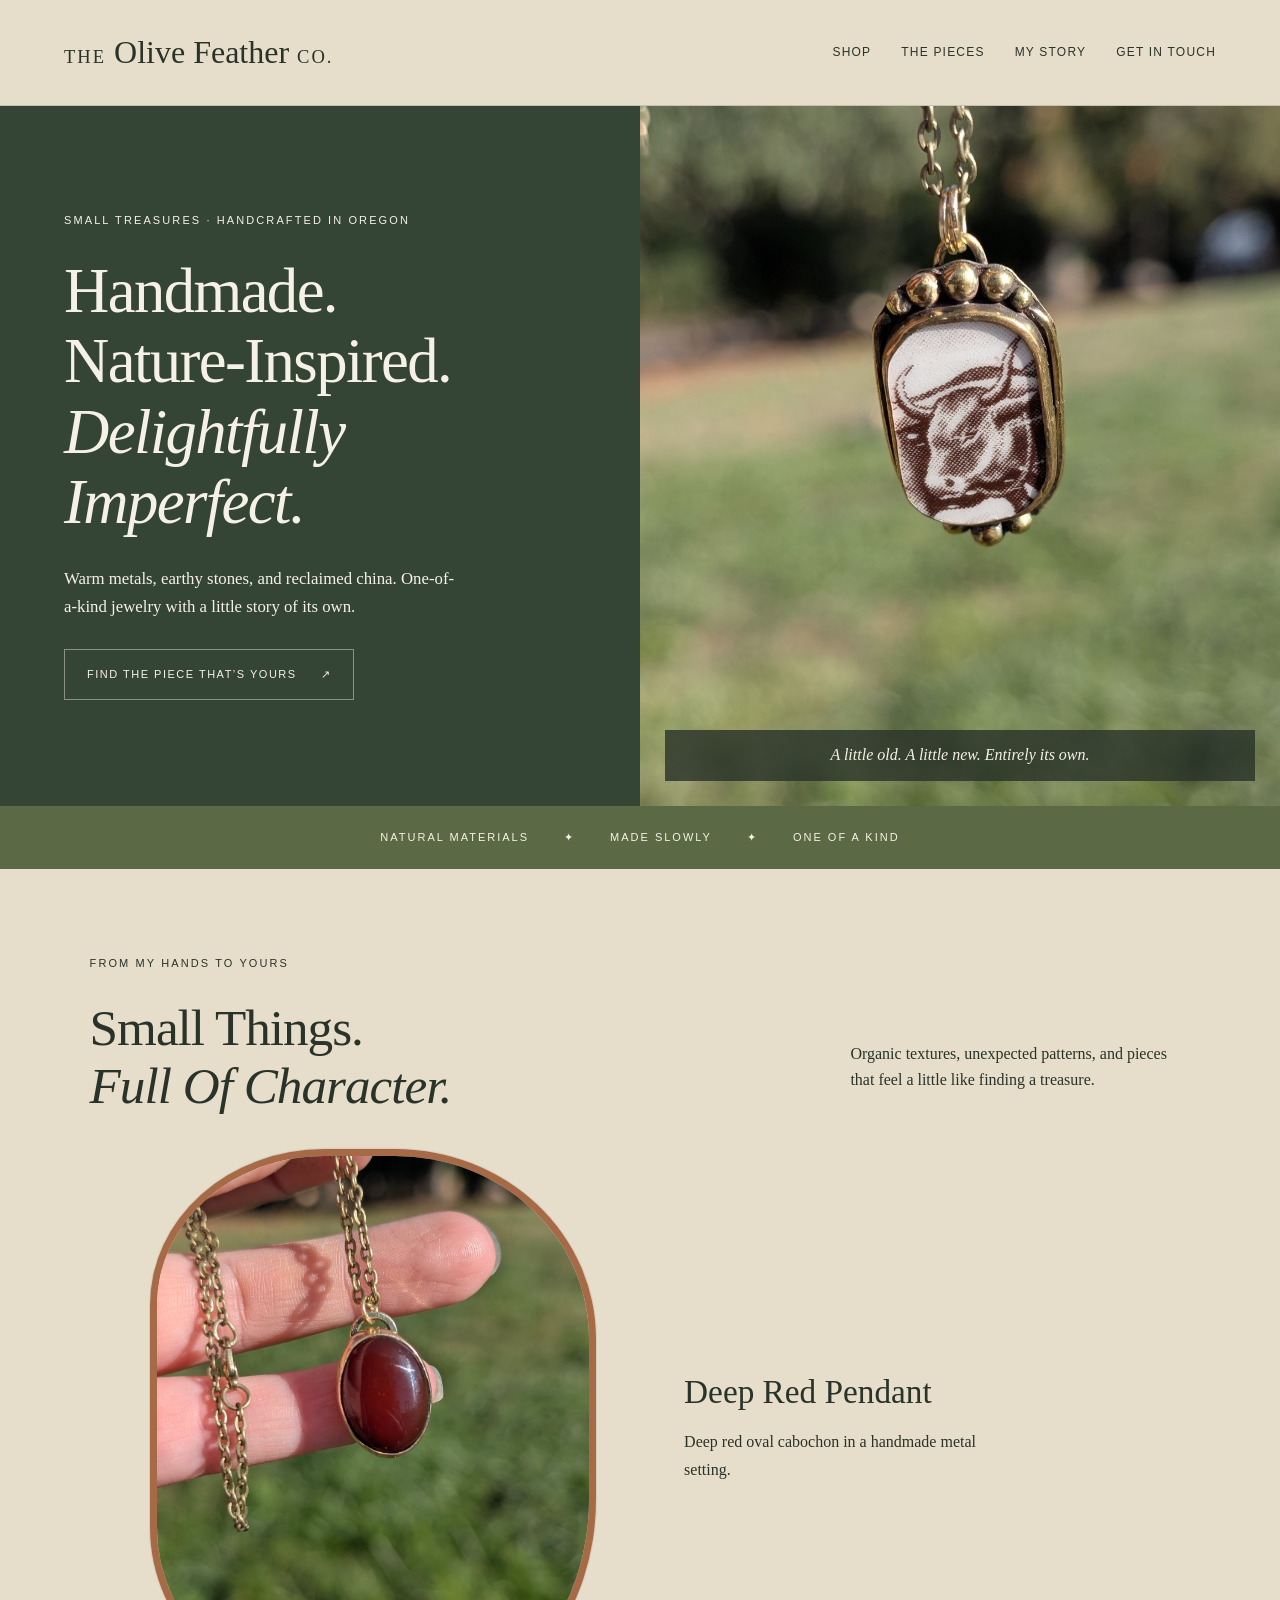
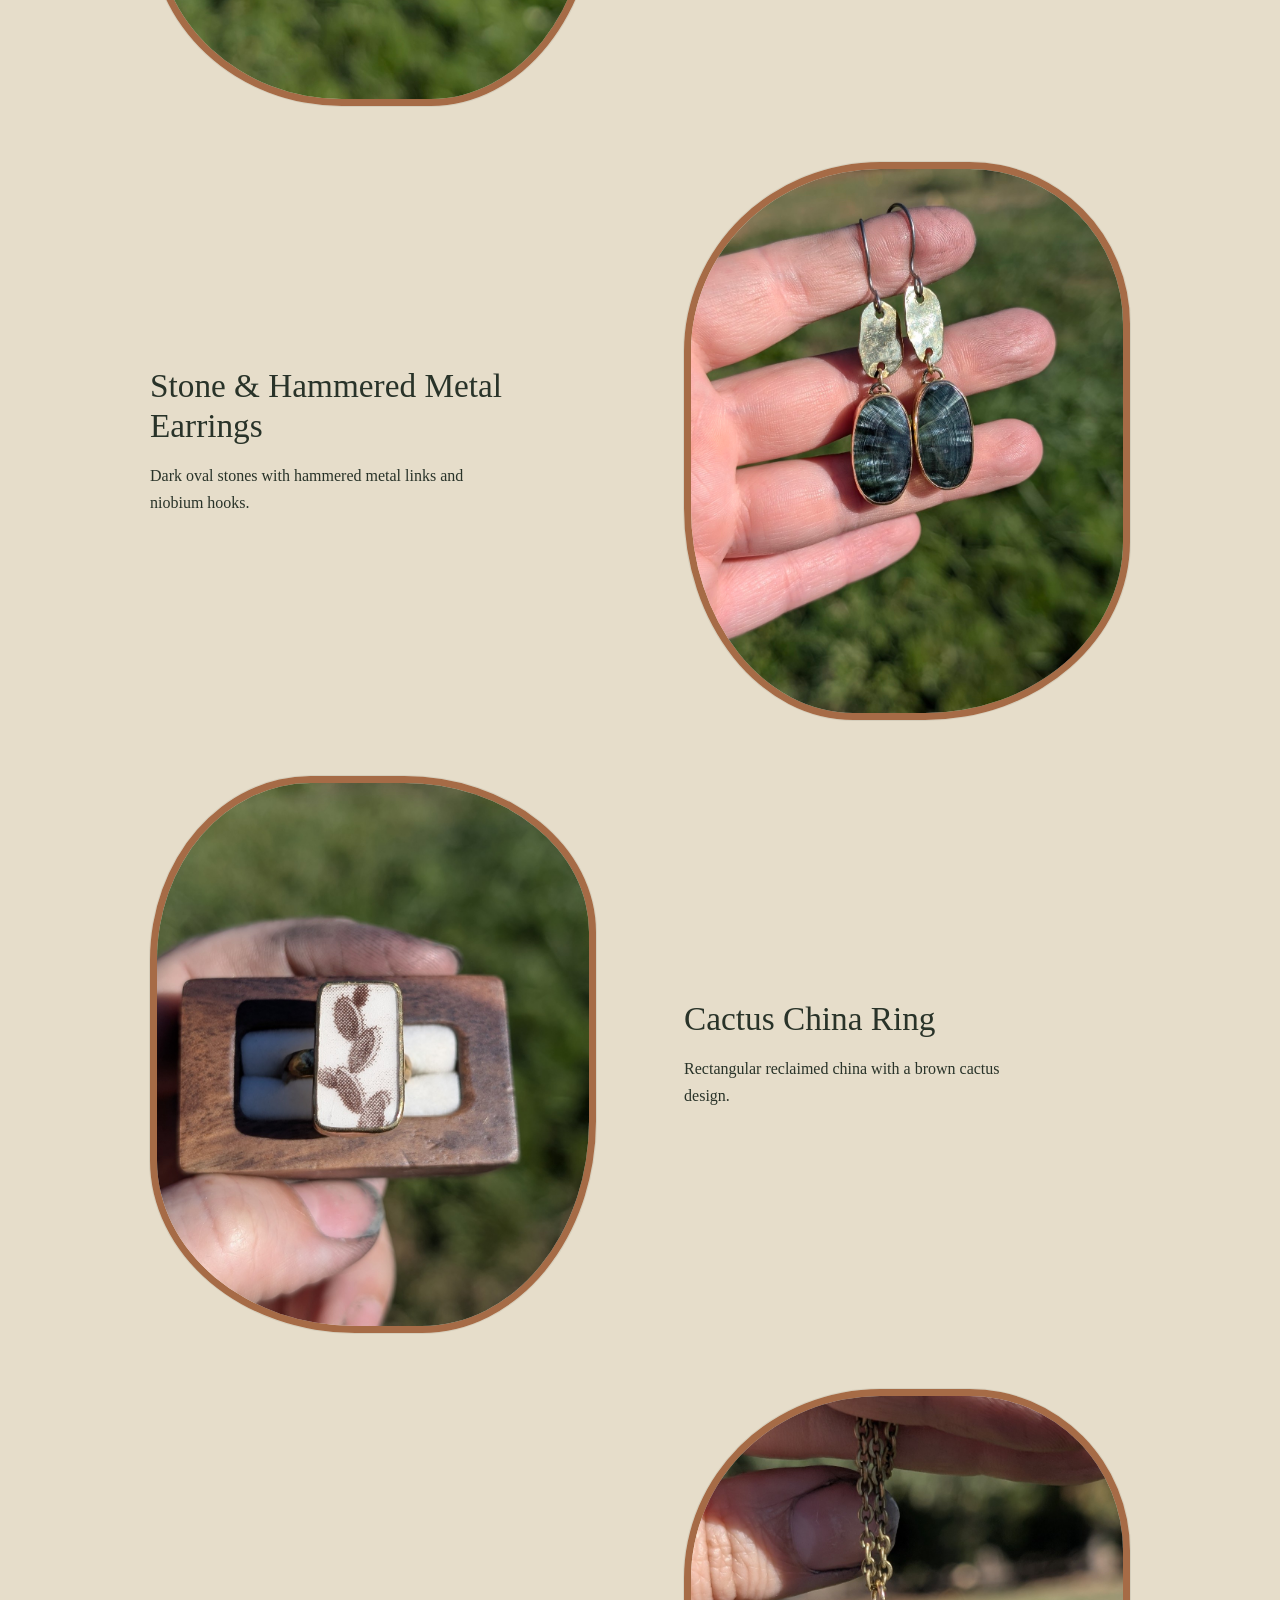
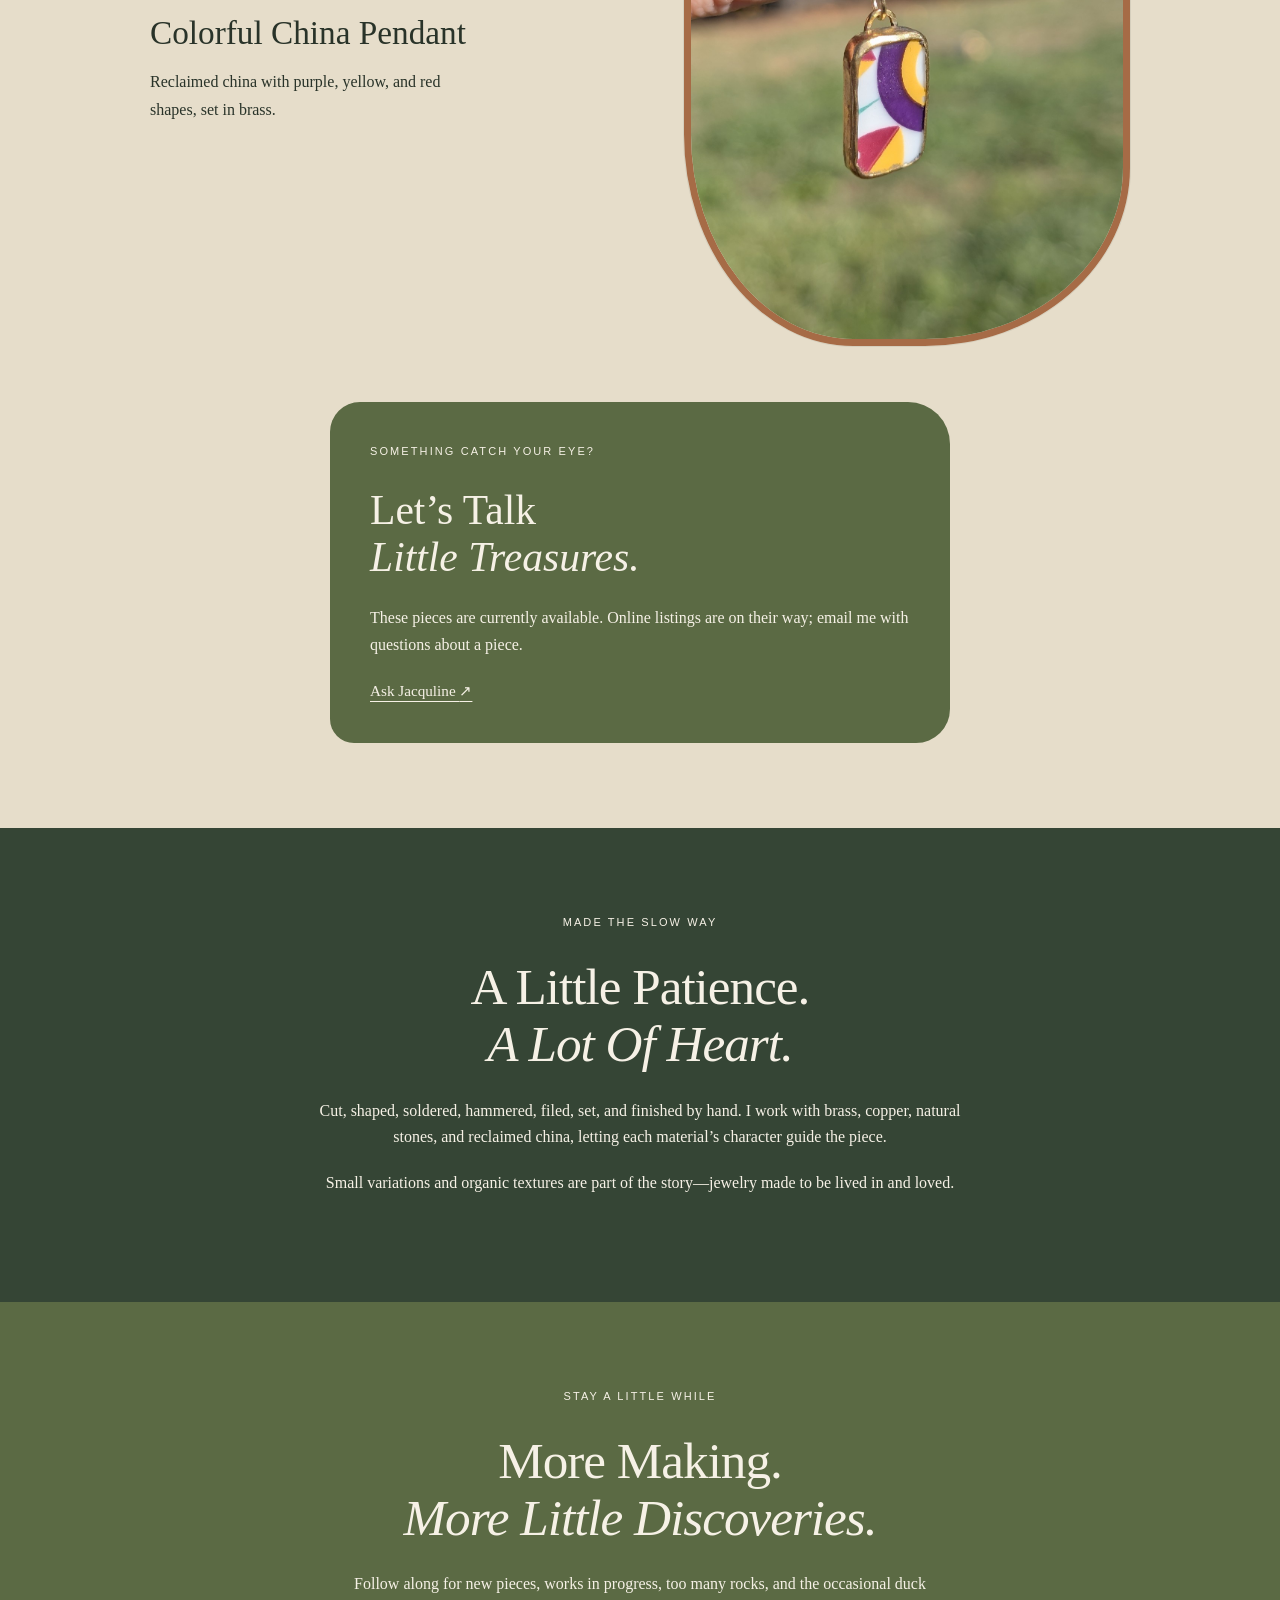
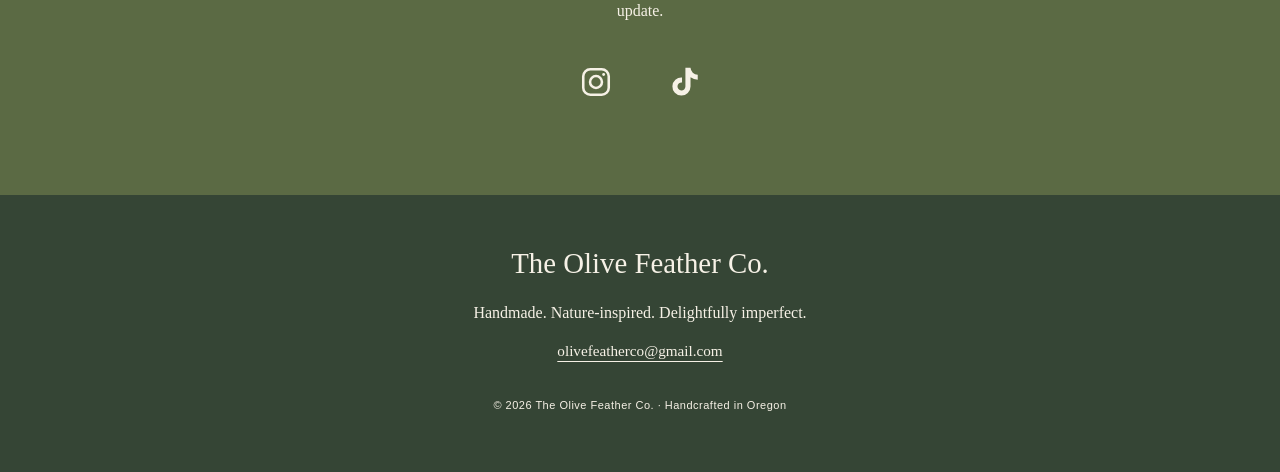
==== index.html @ efb34024 "Add direct Square shop link to main navigation" ====
<!doctype html>
<html lang="en">
<head>
<meta charset="utf-8"><meta name="viewport" content="width=device-width, initial-scale=1">
<meta name="description" content="One-of-a-kind jewelry handcrafted in Oregon by Jacquline. Discover natural stones, reclaimed china, warm brass, and delightfully imperfect details.">
<meta name="theme-color" content="#354535">
<title>The Olive Feather Co. | Handcrafted jewelry in Oregon</title>
<link rel="stylesheet" href="styles.css?v=20261002-contact-page">
</head>
<body>
<a class="skip" href="#main">Skip to main content</a>
<header class="site-header"><a class="brand" href="#" aria-label="The Olive Feather Co. home"><span class="brand-small">THE</span> Olive Feather <span class="brand-small">CO.</span></a><nav aria-label="Main navigation"><a href="https://the-olive-feather-co.square.site" target="_blank" rel="noopener noreferrer">SHOP</a><a href="#collection">The Pieces</a><a href="story.html">My Story</a><a href="/contact.html?v=20261002-contact-refresh">Get In Touch</a></nav></header>
<main id="main">
<section class="hero" aria-labelledby="hero-title"><div class="hero-copy"><p class="eyebrow">Small treasures · Handcrafted in Oregon</p><h1 id="hero-title">Handmade.<br>Nature-Inspired.<br><em>Delightfully<br class="desktop-break"> Imperfect.</em></h1><p class="hero-description">Warm metals, earthy stones, and reclaimed china. One-of-a-kind jewelry with a little story of its own.</p><a class="button light" href="#collection">Find the piece that’s yours <span aria-hidden="true">↗</span></a></div><div class="hero-photo"><img src="images/bull.jpg" width="1157" height="1536" alt="Handmade brass pendant with a reclaimed china bull illustration, hanging against an outdoor green background." fetchpriority="high"><span class="photo-note">A little old. A little new. Entirely its own.</span></div></section>
<div class="ribbon"><span>Natural materials</span><span aria-hidden="true">✦</span><span>Made slowly</span><span aria-hidden="true">✦</span><span>One of a kind</span></div>
<section id="collection" class="collection"><div class="section-heading"><div><p class="eyebrow">From my hands to yours</p><h2>Small Things.<br><em>Full Of Character.</em></h2></div><p>Organic textures, unexpected patterns, and pieces that feel a little like finding a treasure.</p></div><div class="gallery">
<figure><img src="images/red-pendant-new.jpg" width="1157" height="1536" alt="Deep red oval pendant held in sunlight with its chain against a green outdoor background." loading="lazy"><figcaption><h3>Deep Red Pendant</h3><p>Deep red oval cabochon in a handmade metal setting.</p></figcaption></figure>
<figure><img src="images/earrings-new.jpg" width="1157" height="1536" alt="Oval dark patterned stone earrings below hammered metal links and dark hooks." loading="lazy"><figcaption><h3>Stone &amp; Hammered Metal Earrings</h3><p>Dark oval stones with hammered metal links and niobium hooks.</p></figcaption></figure>
<figure><img src="images/china-ring.jpg" width="1157" height="1536" alt="Rectangular reclaimed china ring with a brown cactus design, displayed in a wooden ring box." loading="lazy"><figcaption><h3>Cactus China Ring</h3><p>Rectangular reclaimed china with a brown cactus design.</p></figcaption></figure>

<figure><img src="images/colorful-china.jpg" width="1157" height="1536" alt="Colorful reclaimed china pendant with purple, yellow, and red shapes in a brass setting." loading="lazy"><figcaption><h3>Colorful China Pendant</h3><p>Reclaimed china with purple, yellow, and red shapes, set in brass.</p></figcaption></figure>
<aside class="gallery-note"><p class="eyebrow">Something catch your eye?</p><h3>Let’s Talk<br><em>Little Treasures.</em></h3><p>These pieces are currently available. Online listings are on their way; email me with questions about a piece.</p><a class="text-link" href="mailto:olivefeatherco@gmail.com?subject=Question%20about%20a%20piece">Ask Jacquline <span aria-hidden="true">↗</span></a></aside>
</div></section>
<section class="process"><p class="eyebrow">Made the slow way</p><h2>A Little Patience.<br><em>A Lot Of Heart.</em></h2><p>Cut, shaped, soldered, hammered, filed, set, and finished by hand. I work with brass, copper, natural stones, and reclaimed china, letting each material’s character guide the piece.</p><p>Small variations and organic textures are part of the story—jewelry made to be lived in and loved.</p></section>


<section id="contact" class="contact"><p class="eyebrow">Stay a little while</p><h2>More Making.<br><em>More Little Discoveries.</em></h2><p>Follow along for new pieces, works in progress, too many rocks, and the occasional duck update.</p><div class="contact-links">
<a href="https://www.instagram.com/theolivefeatherco/" target="_blank" rel="noopener noreferrer" aria-label="The Olive Feather Co. on Instagram">
<svg viewBox="0 0 24 24" fill="none" stroke="currentColor" stroke-width="1.8" aria-hidden="true"><rect x="3" y="3" width="18" height="18" rx="5"/><circle cx="12" cy="12" r="4.2"/><circle cx="17.4" cy="6.7" r="1" fill="currentColor" stroke="none"/></svg></a>
<a href="https://www.tiktok.com/@theolivefeatherco" target="_blank" rel="noopener noreferrer" aria-label="The Olive Feather Co. on TikTok">
<svg viewBox="0 0 24 24" fill="currentColor" aria-hidden="true"><path d="M16.6 2H13v13.2a2.8 2.8 0 1 1-2.4-2.8V8.8a6.4 6.4 0 1 0 6 6.4V8.7a8.7 8.7 0 0 0 5.1 1.7V6.8A5.1 5.1 0 0 1 16.6 2Z"/></svg></a>
</div></section>
</main>
<footer><a class="footer-brand" href="#">The Olive Feather Co.</a><p>Handmade. Nature-inspired. Delightfully imperfect.</p><a href="mailto:olivefeatherco@gmail.com">olivefeatherco@gmail.com</a><p class="copyright">© 2026 The Olive Feather Co. · Handcrafted in Oregon</p></footer>
<!-- Cloudflare Web Analytics --><script type='module' src='https://static.cloudflareinsights.com/beacon.min.js' data-cf-beacon='{"token": "e439f3d242d546c09e3ed19f95e66445"}'></script><!-- End Cloudflare Web Analytics -->
</body></html>
---- styles.css ----
:root{--forest:#354535;--olive:#5B6A44;--sage:#7A8A6A;--beige:#E6DDCA;--cream:#F6F1E6;--brass:#B08A41;--ink:#293329}*{box-sizing:border-box}html{scroll-behavior:smooth;scroll-padding-top:25px}body{margin:0;background:var(--beige);color:var(--ink);font-family:Georgia,'Times New Roman',serif;line-height:1.65}img{display:block;max-width:100%}a{color:inherit;text-underline-offset:5px}a:focus-visible{outline:3px solid var(--brass);outline-offset:6px}.skip{position:absolute;top:-100px;left:16px;padding:12px;background:var(--cream);z-index:10}.skip:focus{top:16px}.site-header{padding:26px 5%;display:flex;align-items:center;justify-content:space-between;gap:24px;border-bottom:1px solid #35453530}.brand{text-decoration:none;font-size:clamp(1.5rem,2.5vw,2rem);white-space:nowrap}.brand-small{font-size:.58em;letter-spacing:2px}nav{display:flex;gap:30px}nav a{text-decoration:none;font:12px/1.5 Arial,sans-serif;letter-spacing:1.2px;padding:10px 0}nav a:hover,.text-link:hover{color:#566745}p{margin:0 0 20px}.eyebrow{font:11px/1.8 Arial,sans-serif;text-transform:uppercase;letter-spacing:2.1px;margin-bottom:25px}h1,h2,h3{font-weight:400;line-height:1.12;margin:0}h1{font-size:clamp(2.5rem,4.9vw,5rem);letter-spacing:-1.6px}h2{font-size:clamp(2.2rem,4vw,3.8rem);letter-spacing:-1px;margin-bottom:25px}h3{font-size:1.25rem}em{font-weight:400}.hero{display:grid;grid-template-columns:1fr 1fr;background:var(--forest);color:var(--cream);padding:0}.hero-copy{padding:65px 9% 65px 10%;align-self:center}.hero-description{max-width:400px;margin:28px 0;font-size:1.05rem}.hero-photo{position:relative;min-height:700px}.hero-photo img{width:100%;height:100%;position:absolute;inset:0;object-fit:cover;object-position:50% 44%}.photo-note{position:absolute;bottom:25px;left:25px;right:25px;text-align:center;font-style:italic;padding:12px;background:#293329cc;color:var(--cream)}.button{display:inline-flex;align-items:center;gap:24px;text-decoration:none;padding:16px 22px;border:1px solid #e6ddca80;font:11px/1.6 Arial,sans-serif;text-transform:uppercase;letter-spacing:1.5px}.button:hover{background:var(--beige);color:var(--forest)}.ribbon{display:flex;justify-content:center;gap:35px;padding:23px;background:var(--olive);color:var(--cream);font:11px/1.6 Arial,sans-serif;text-transform:uppercase;letter-spacing:2px}section{padding:85px 7%}.section-heading{display:flex;justify-content:space-between;align-items:flex-end;gap:50px;margin-bottom:35px}.section-heading p:last-child{max-width:340px}.section-heading h2{margin-bottom:0}.gallery{display:grid;grid-template-columns:repeat(3,minmax(0,1fr));gap:38px 26px}figure{margin:0}figure img{width:100%;height:auto;aspect-ratio:4/5;object-fit:cover}figcaption{padding:18px 0;border-bottom:1px solid #35453540}figcaption h3{font-size:1.2rem}figcaption p{margin:8px 0 0;font-size:.9rem}.gallery-note{padding:40px 28px;background:var(--olive);color:var(--cream);display:flex;flex-direction:column;justify-content:center}.gallery-note h3{font-size:2.6rem;margin-bottom:25px}.text-link{font-size:.95rem}.gallery-note .text-link:hover{color:var(--beige)}.process{background:var(--forest);color:var(--cream);text-align:center}.process p:not(.eyebrow){max-width:650px;margin:20px auto}.maker{display:grid;grid-template-columns:.85fr 1fr;align-items:center;gap:9%;background:#d5cbb6}.portrait{min-width:0;max-width:360px;justify-self:center}.portrait img{width:100%;height:auto;max-height:480px;object-fit:contain;border-radius:8px}.maker-copy{max-width:510px}.brand-story{display:grid;grid-template-columns:1fr .5fr;align-items:center;gap:8%}.brand-story>div{max-width:640px}.duck{width:270px;max-height:290px;object-fit:contain;justify-self:center}.contact{background:var(--olive);color:var(--cream);text-align:center}.contact>p{max-width:600px;margin-left:auto;margin-right:auto}.contact-links{display:flex;justify-content:center;flex-wrap:wrap;gap:32px;margin-top:30px}.contact-links a{font:12px/1.7 Arial,sans-serif;padding:8px;letter-spacing:1px}footer{padding:45px 7%;text-align:center;background:var(--forest);color:var(--cream)}.footer-brand{font-size:1.8rem;text-decoration:none}footer p{margin:12px 0}footer>a:not(.footer-brand){font-size:.95rem}.copyright{font:11px/1.7 Arial,sans-serif;padding-top:20px;letter-spacing:.5px}@media(min-width:1500px){.hero-copy{padding-left:14%}.hero-photo{min-height:780px}}@media(max-width:950px){.site-header{flex-direction:column;gap:10px}.hero-copy{padding:45px 8%}.hero-photo{min-height:590px}h1{font-size:clamp(2.3rem,5vw,3.5rem)}.gallery{grid-template-columns:repeat(2,minmax(0,1fr))}.section-heading{gap:25px}}@media(max-width:600px){.brand{font-size:1.8rem}nav{gap:22px}.hero{grid-template-columns:1fr}.hero-copy{padding:48px 7%}h1{font-size:clamp(2.5rem,9.5vw,3.5rem)}.desktop-break{display:none}.hero-photo{min-height:0;aspect-ratio:4/5}.hero-photo img{object-position:50% 42%}.ribbon{gap:12px;padding:18px 10px;font-size:9px;letter-spacing:.7px}.section-heading{display:block}.section-heading>p{margin-top:22px}section{padding:55px 6%}.gallery{gap:28px 16px}.gallery-note{grid-column:1/-1;padding:30px}.gallery-note h3{font-size:2.3rem}figcaption h3{font-size:1.05rem}figcaption p{font-size:.8rem}.maker{grid-template-columns:1fr;gap:35px}.portrait{width:min(100%,240px);margin:0 auto}.portrait img{height:auto;max-height:320px}.brand-story{grid-template-columns:1fr;gap:25px}.duck{width:170px}.contact-links{gap:15px}footer>a:not(.footer-brand){overflow-wrap:anywhere}}@media(prefers-reduced-motion:reduce){html{scroll-behavior:auto}}


/* A quieter portrait and alternating, organically framed product stories. */
.portrait img{width:100%;height:auto;aspect-ratio:1;object-fit:cover;object-position:50% 65%;border-radius:0}
.gallery{display:flex;flex-direction:column;gap:56px;max-width:980px;margin:0 auto}
.gallery figure{display:grid;grid-template-columns:minmax(0,1fr) minmax(0,1fr);align-items:center;gap:9%}
.gallery figure img{width:100%;height:auto;aspect-ratio:4/5;object-fit:cover;border-radius:39% 45% 37% 43% / 28% 34% 37% 32%}
.gallery figure:nth-of-type(even) img{grid-column:2;grid-row:1;border-radius:44% 36% 46% 38% / 34% 29% 32% 38%}
.gallery figure:nth-of-type(even) figcaption{grid-column:1;grid-row:1}
.gallery figure:nth-of-type(3n) img{border-radius:36% 43% 39% 46% / 33% 28% 38% 31%}
.gallery figcaption{border:0;padding:20px 0}
.gallery figcaption h3{font-size:clamp(1.4rem,2.6vw,2.2rem);line-height:1.2}
.gallery figcaption p{font-size:1rem;line-height:1.7;margin-top:16px;max-width:320px}
.gallery-note{align-self:center;max-width:620px;width:100%;padding:40px;border-radius:30px 42px 34px 24px}
@media(max-width:600px){
 .gallery{gap:36px}
 .gallery figure{grid-template-columns:minmax(0,1.1fr) minmax(0,1fr);gap:7%}
 .gallery figure:nth-of-type(even){grid-template-columns:minmax(0,1fr) minmax(0,1.1fr)}
 .gallery figcaption{padding:8px 0}
 .gallery figcaption h3{font-size:clamp(1rem,4.4vw,1.3rem)}
 .gallery figcaption p{font-size:.85rem;line-height:1.5;margin-top:10px}
 .gallery-note{padding:28px}
 .portrait img{max-height:240px}
}

/* A lighter beige distinguishes the frame from the page background. */
.gallery figure img{border:5mm solid #F0E7D6;box-shadow:0 0 0 1px #35453518}
/* Warm brown-orange frames follow each organic photo contour. */
.gallery figure img{border:2mm solid #A66B46;box-shadow:0 0 0 1px #35453518}

.contact-links a{display:inline-flex;align-items:center;justify-content:center;width:56px;height:56px;padding:10px;text-decoration:none;border-radius:50%}.contact-links svg{display:block;width:34px;height:34px}.contact-links a:hover{background:#f6f1e620}

.site-header nav a{text-transform:uppercase}.site-header nav a[aria-current=page]{text-decoration:underline;text-underline-offset:6px}.story-page-intro{background:var(--forest);color:var(--cream);text-align:center}.story-page-intro p:last-child{margin:24px auto 0;max-width:500px}.story-back{text-align:center;padding-top:0}@media(max-width:360px){nav{gap:14px}nav a{font-size:10px;letter-spacing:.8px}}

.contact-details{text-align:center}.contact-details>p{max-width:560px;margin:0 auto 24px}.contact-email{display:inline-block;font-size:clamp(1.15rem,4vw,1.8rem);overflow-wrap:anywhere;max-width:100%}.contact-details .contact-location{margin-top:30px;font-size:.95rem}.social-handles{margin-top:24px}.social-handles p{margin:8px 0;font-size:.95rem}
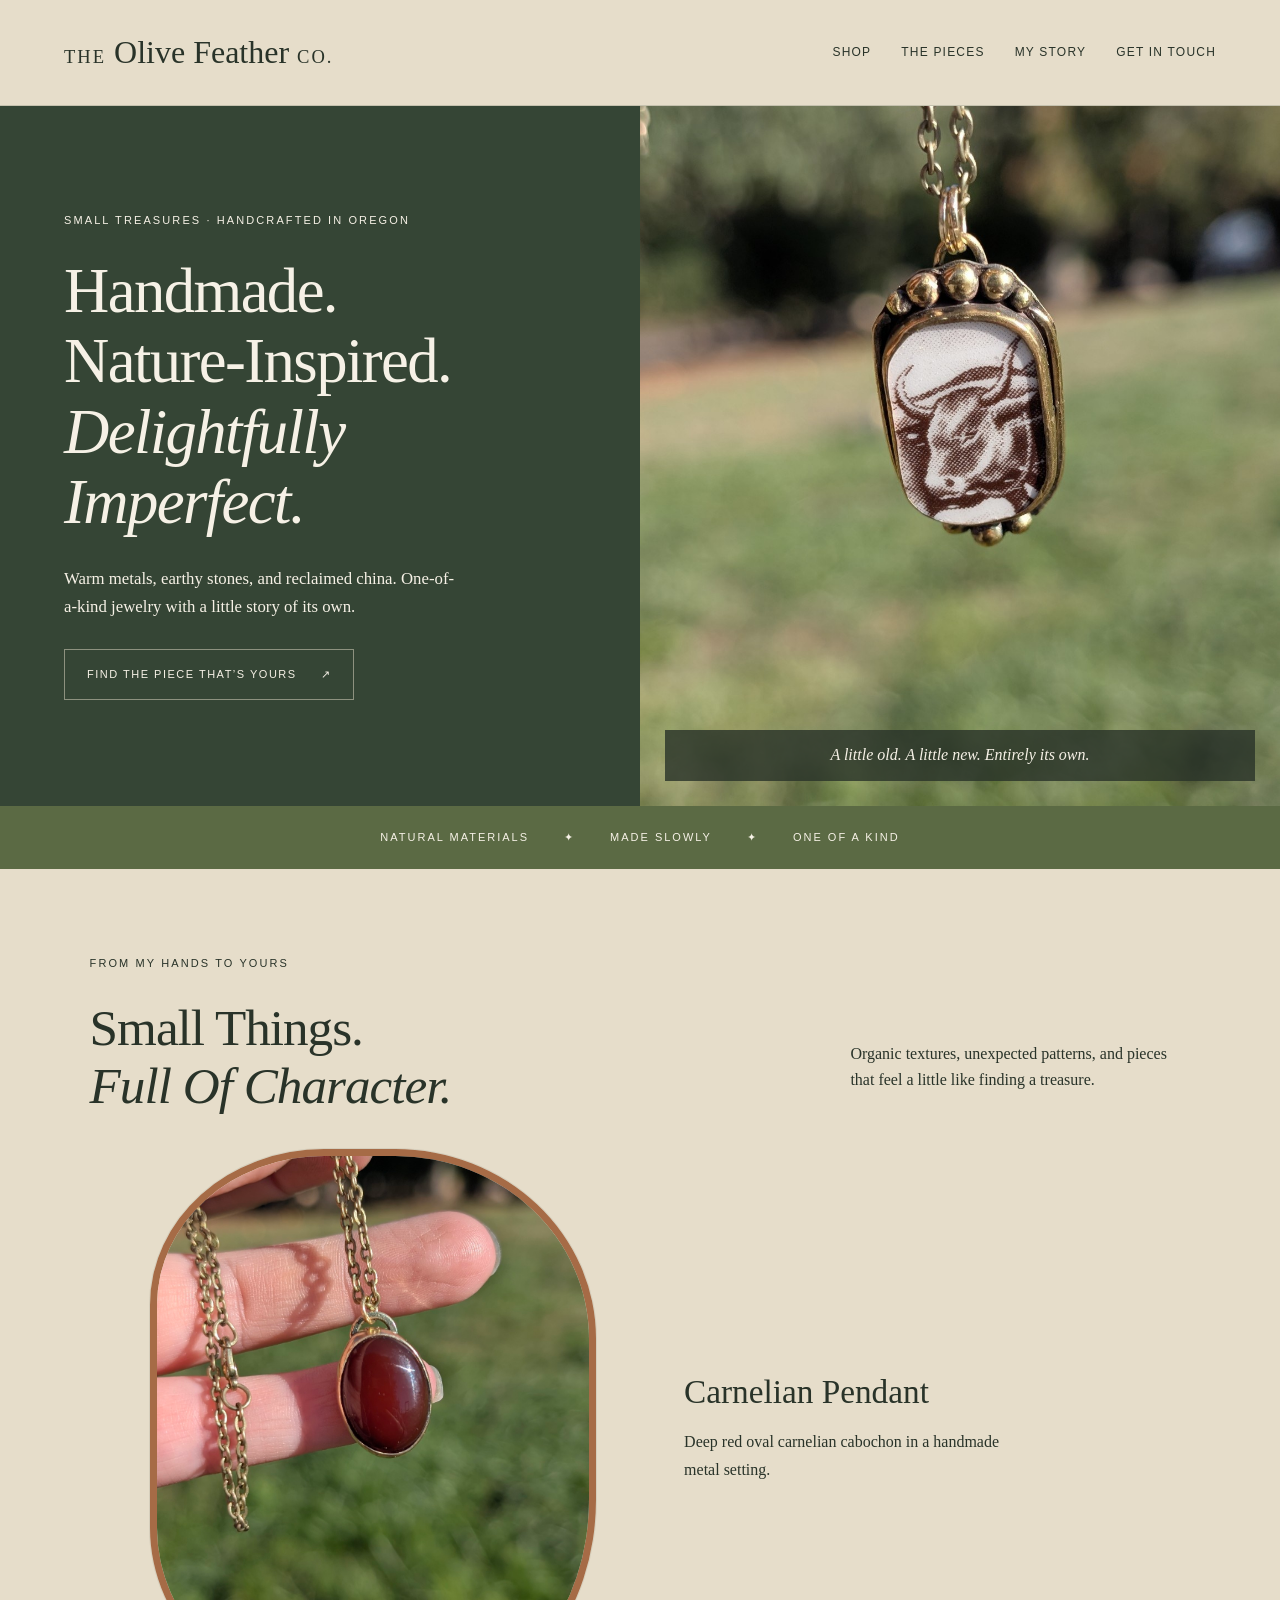
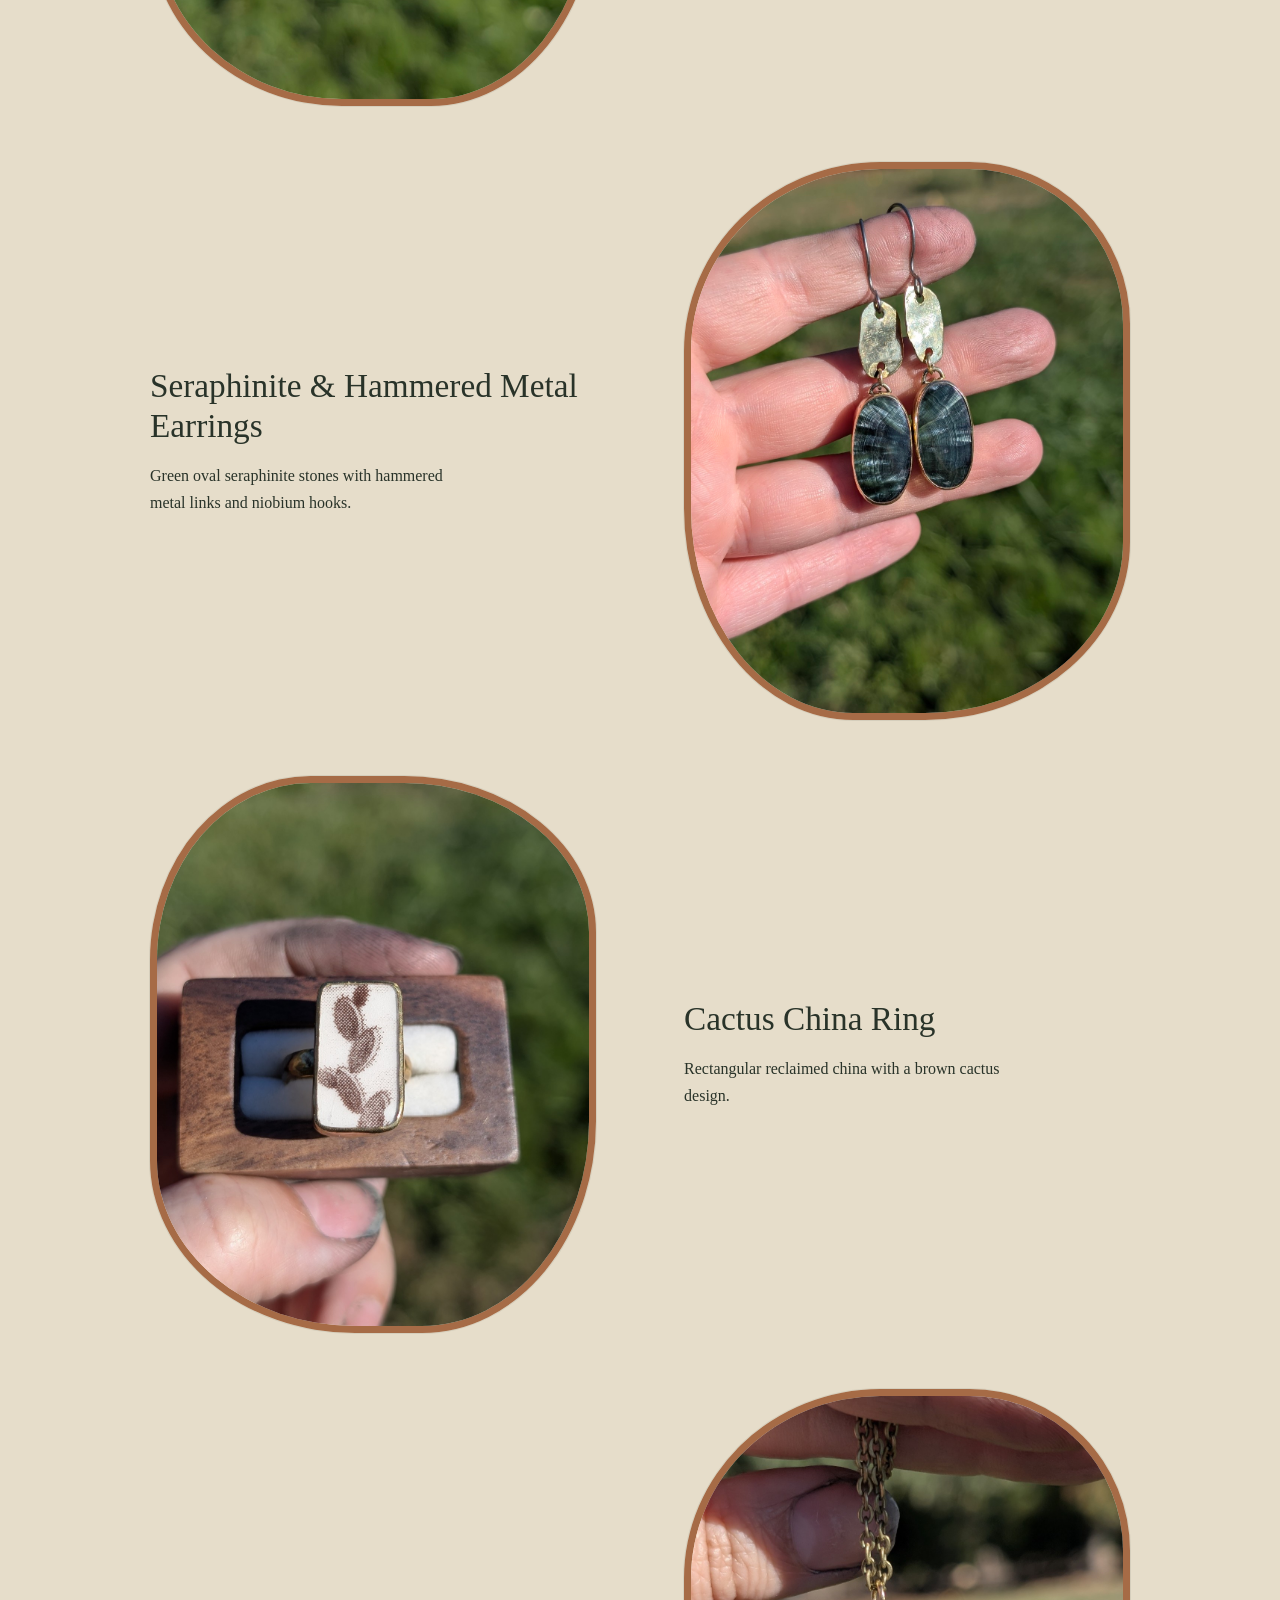
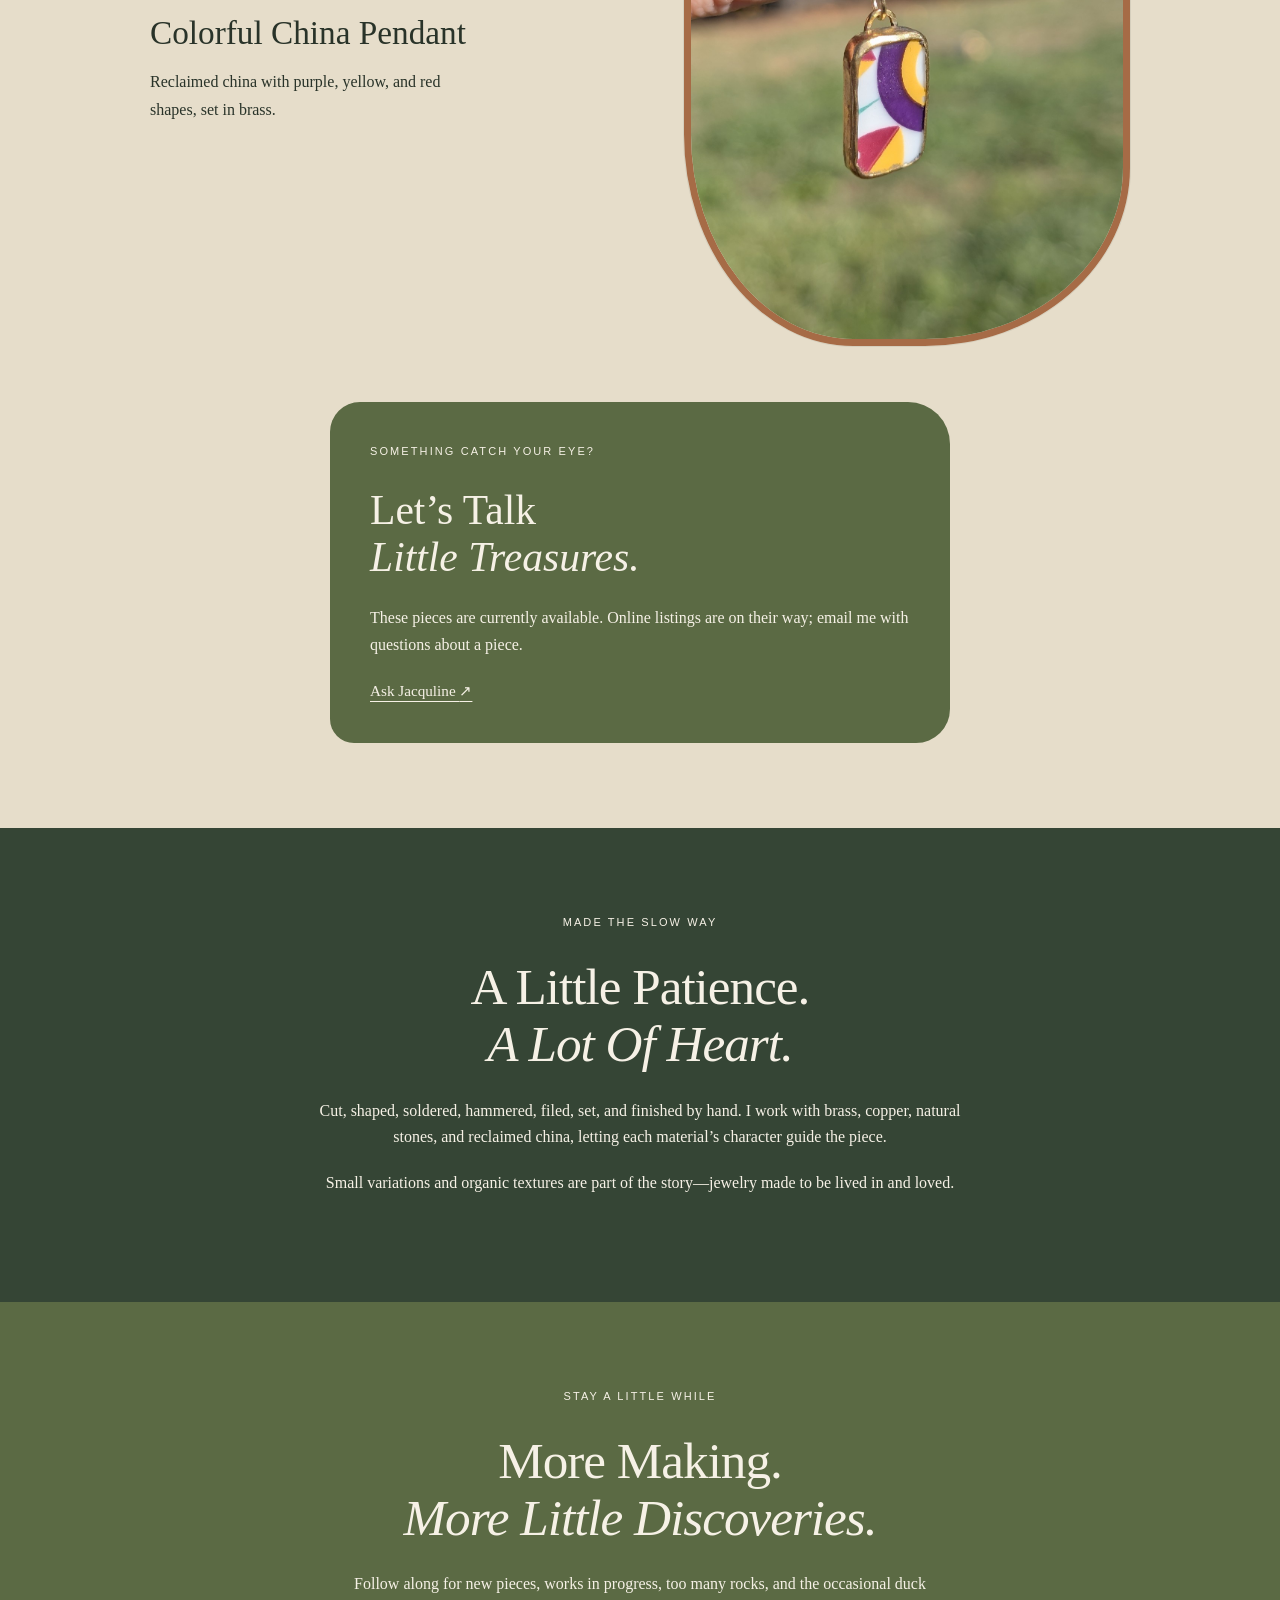
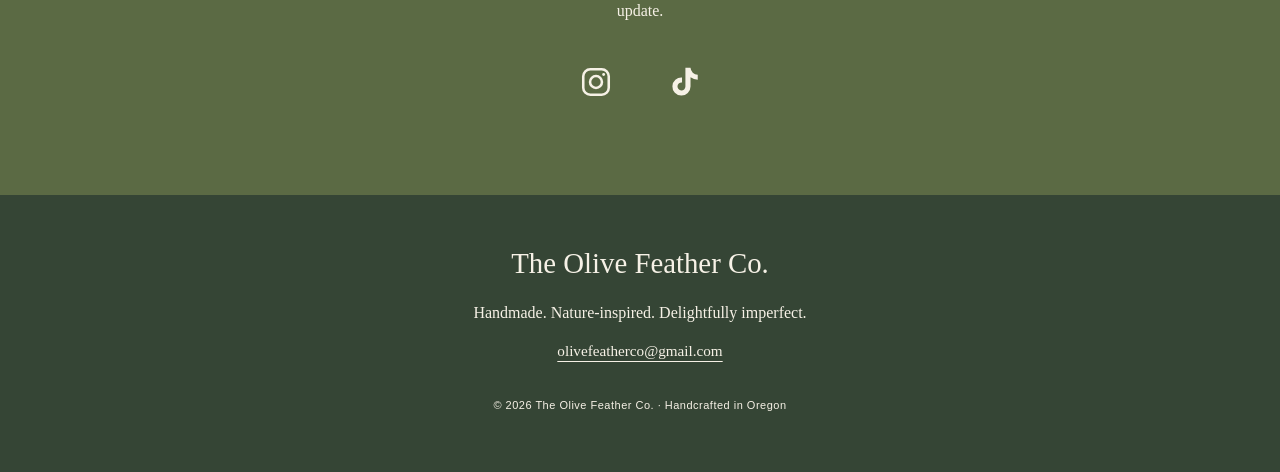
==== commit 3aec1872: "Identify carnelian pendant and seraphinite earrings in titles, descriptions, and alt text" ====
--- a/index.html
+++ b/index.html
@@ -14,8 +14,8 @@
 <section class="hero" aria-labelledby="hero-title"><div class="hero-copy"><p class="eyebrow">Small treasures · Handcrafted in Oregon</p><h1 id="hero-title">Handmade.<br>Nature-Inspired.<br><em>Delightfully<br class="desktop-break"> Imperfect.</em></h1><p class="hero-description">Warm metals, earthy stones, and reclaimed china. One-of-a-kind jewelry with a little story of its own.</p><a class="button light" href="#collection">Find the piece that’s yours <span aria-hidden="true">↗</span></a></div><div class="hero-photo"><img src="images/bull.jpg" width="1157" height="1536" alt="Handmade brass pendant with a reclaimed china bull illustration, hanging against an outdoor green background." fetchpriority="high"><span class="photo-note">A little old. A little new. Entirely its own.</span></div></section>
 <div class="ribbon"><span>Natural materials</span><span aria-hidden="true">✦</span><span>Made slowly</span><span aria-hidden="true">✦</span><span>One of a kind</span></div>
 <section id="collection" class="collection"><div class="section-heading"><div><p class="eyebrow">From my hands to yours</p><h2>Small Things.<br><em>Full Of Character.</em></h2></div><p>Organic textures, unexpected patterns, and pieces that feel a little like finding a treasure.</p></div><div class="gallery">
-<figure><img src="images/red-pendant-new.jpg" width="1157" height="1536" alt="Deep red oval pendant held in sunlight with its chain against a green outdoor background." loading="lazy"><figcaption><h3>Deep Red Pendant</h3><p>Deep red oval cabochon in a handmade metal setting.</p></figcaption></figure>
-<figure><img src="images/earrings-new.jpg" width="1157" height="1536" alt="Oval dark patterned stone earrings below hammered metal links and dark hooks." loading="lazy"><figcaption><h3>Stone &amp; Hammered Metal Earrings</h3><p>Dark oval stones with hammered metal links and niobium hooks.</p></figcaption></figure>
+<figure><img src="images/red-pendant-new.jpg" width="1157" height="1536" alt="Deep red oval carnelian pendant held in sunlight with its chain against a green outdoor background." loading="lazy"><figcaption><h3>Carnelian Pendant</h3><p>Deep red oval carnelian cabochon in a handmade metal setting.</p></figcaption></figure>
+<figure><img src="images/earrings-new.jpg" width="1157" height="1536" alt="Green oval seraphinite earrings below hammered metal links and niobium hooks." loading="lazy"><figcaption><h3>Seraphinite &amp; Hammered Metal Earrings</h3><p>Green oval seraphinite stones with hammered metal links and niobium hooks.</p></figcaption></figure>
 <figure><img src="images/china-ring.jpg" width="1157" height="1536" alt="Rectangular reclaimed china ring with a brown cactus design, displayed in a wooden ring box." loading="lazy"><figcaption><h3>Cactus China Ring</h3><p>Rectangular reclaimed china with a brown cactus design.</p></figcaption></figure>
 
 <figure><img src="images/colorful-china.jpg" width="1157" height="1536" alt="Colorful reclaimed china pendant with purple, yellow, and red shapes in a brass setting." loading="lazy"><figcaption><h3>Colorful China Pendant</h3><p>Reclaimed china with purple, yellow, and red shapes, set in brass.</p></figcaption></figure>
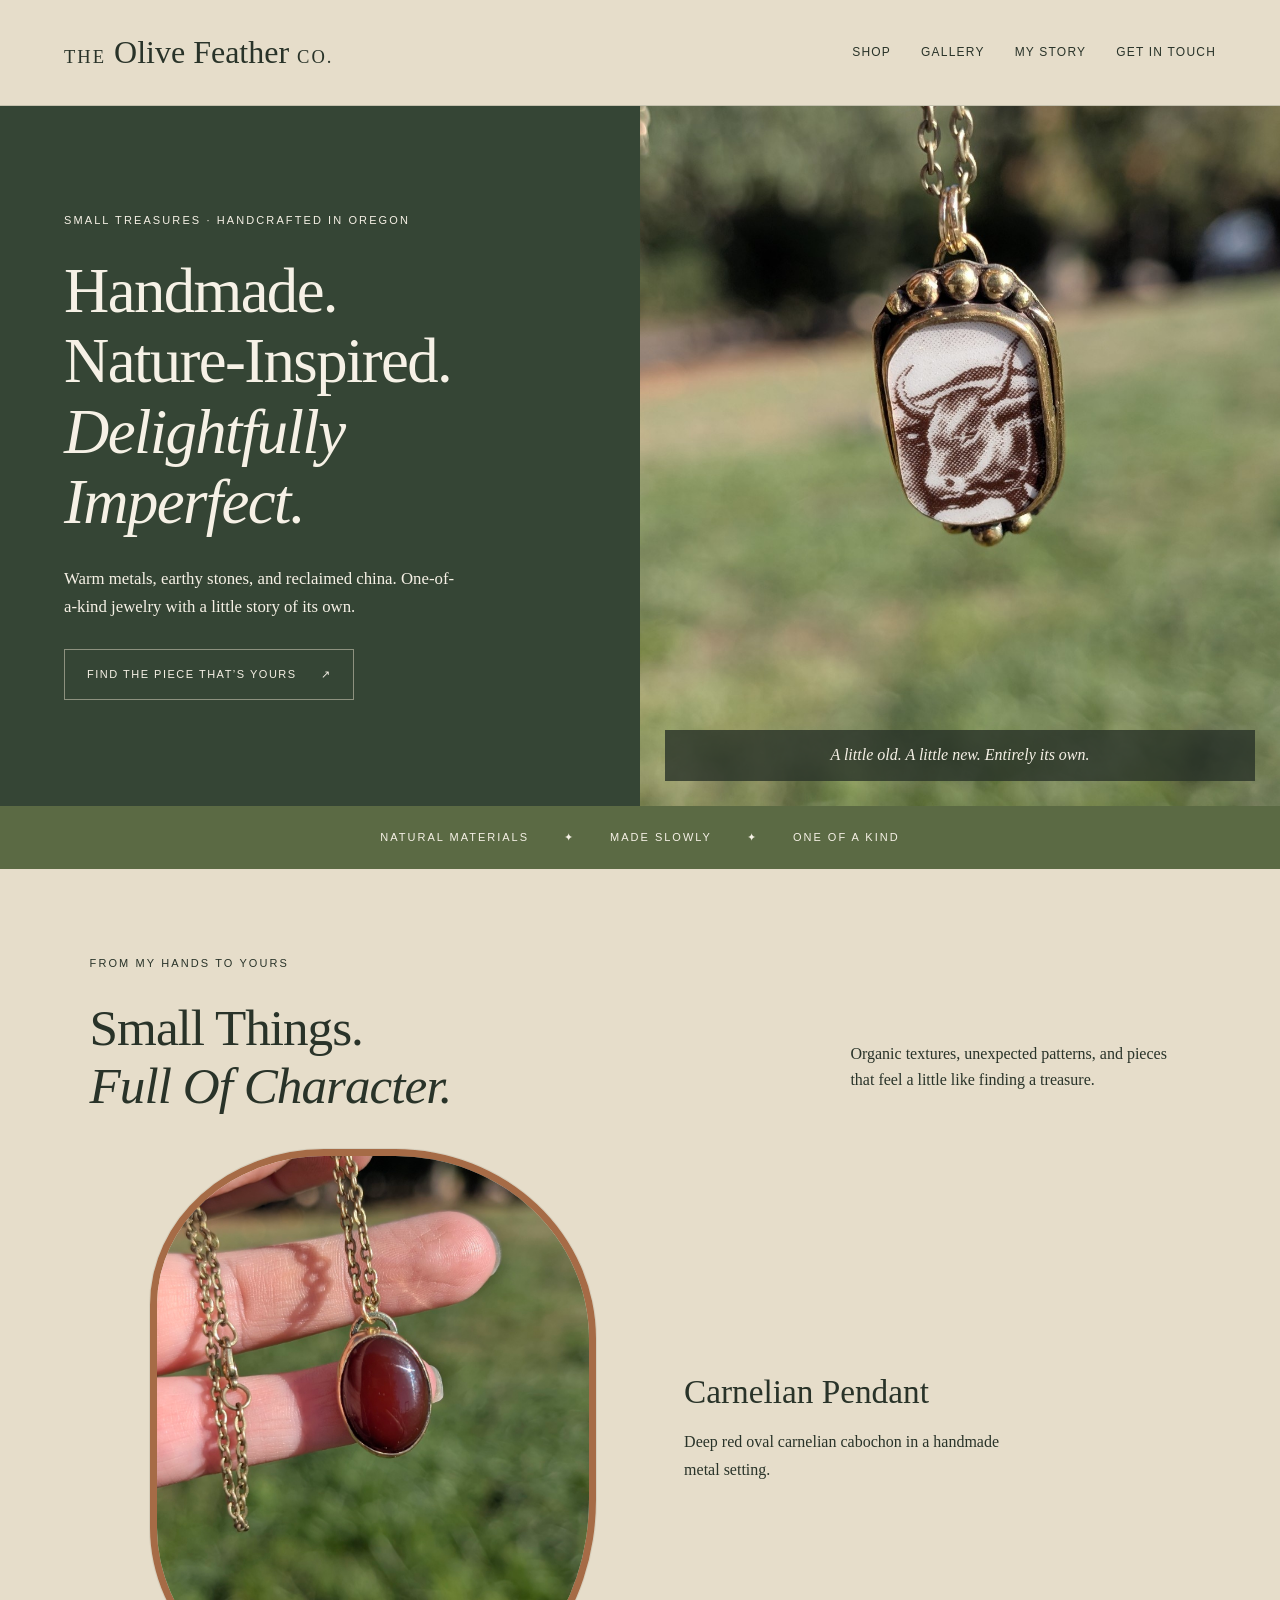
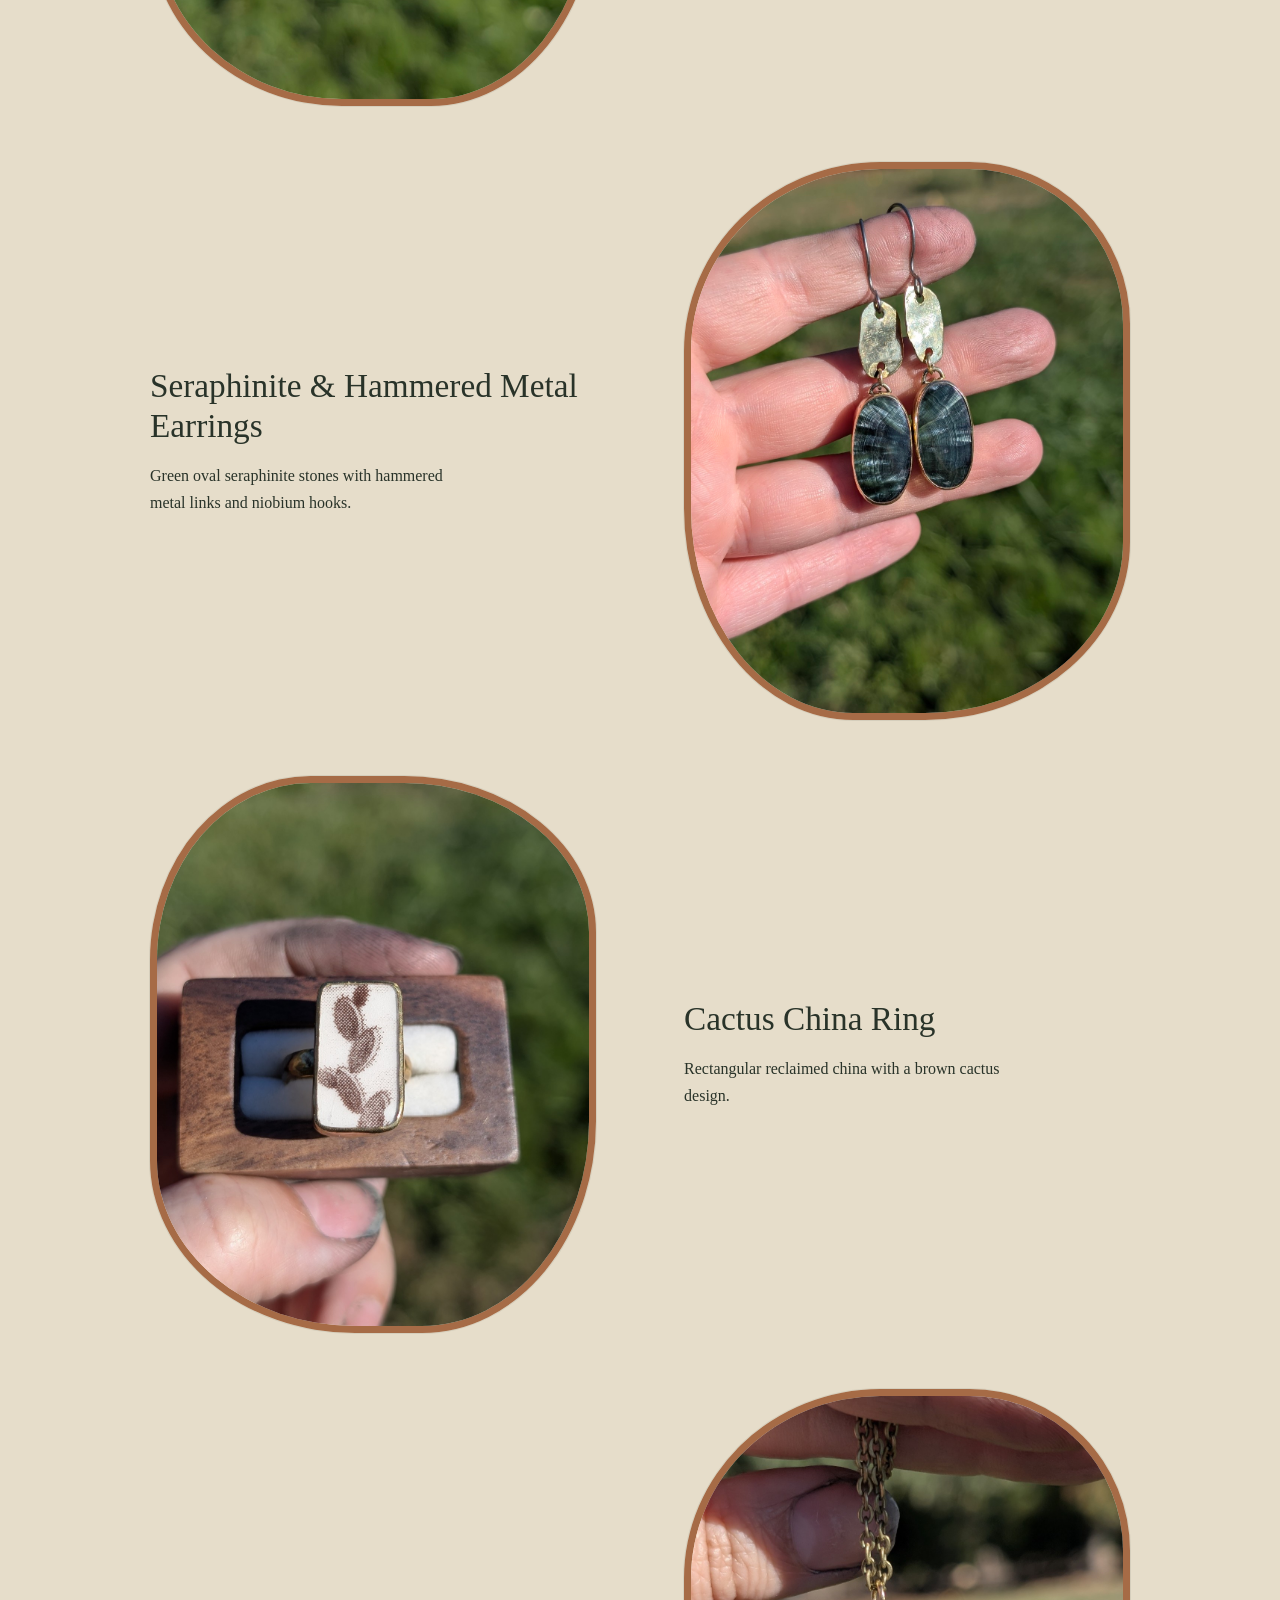
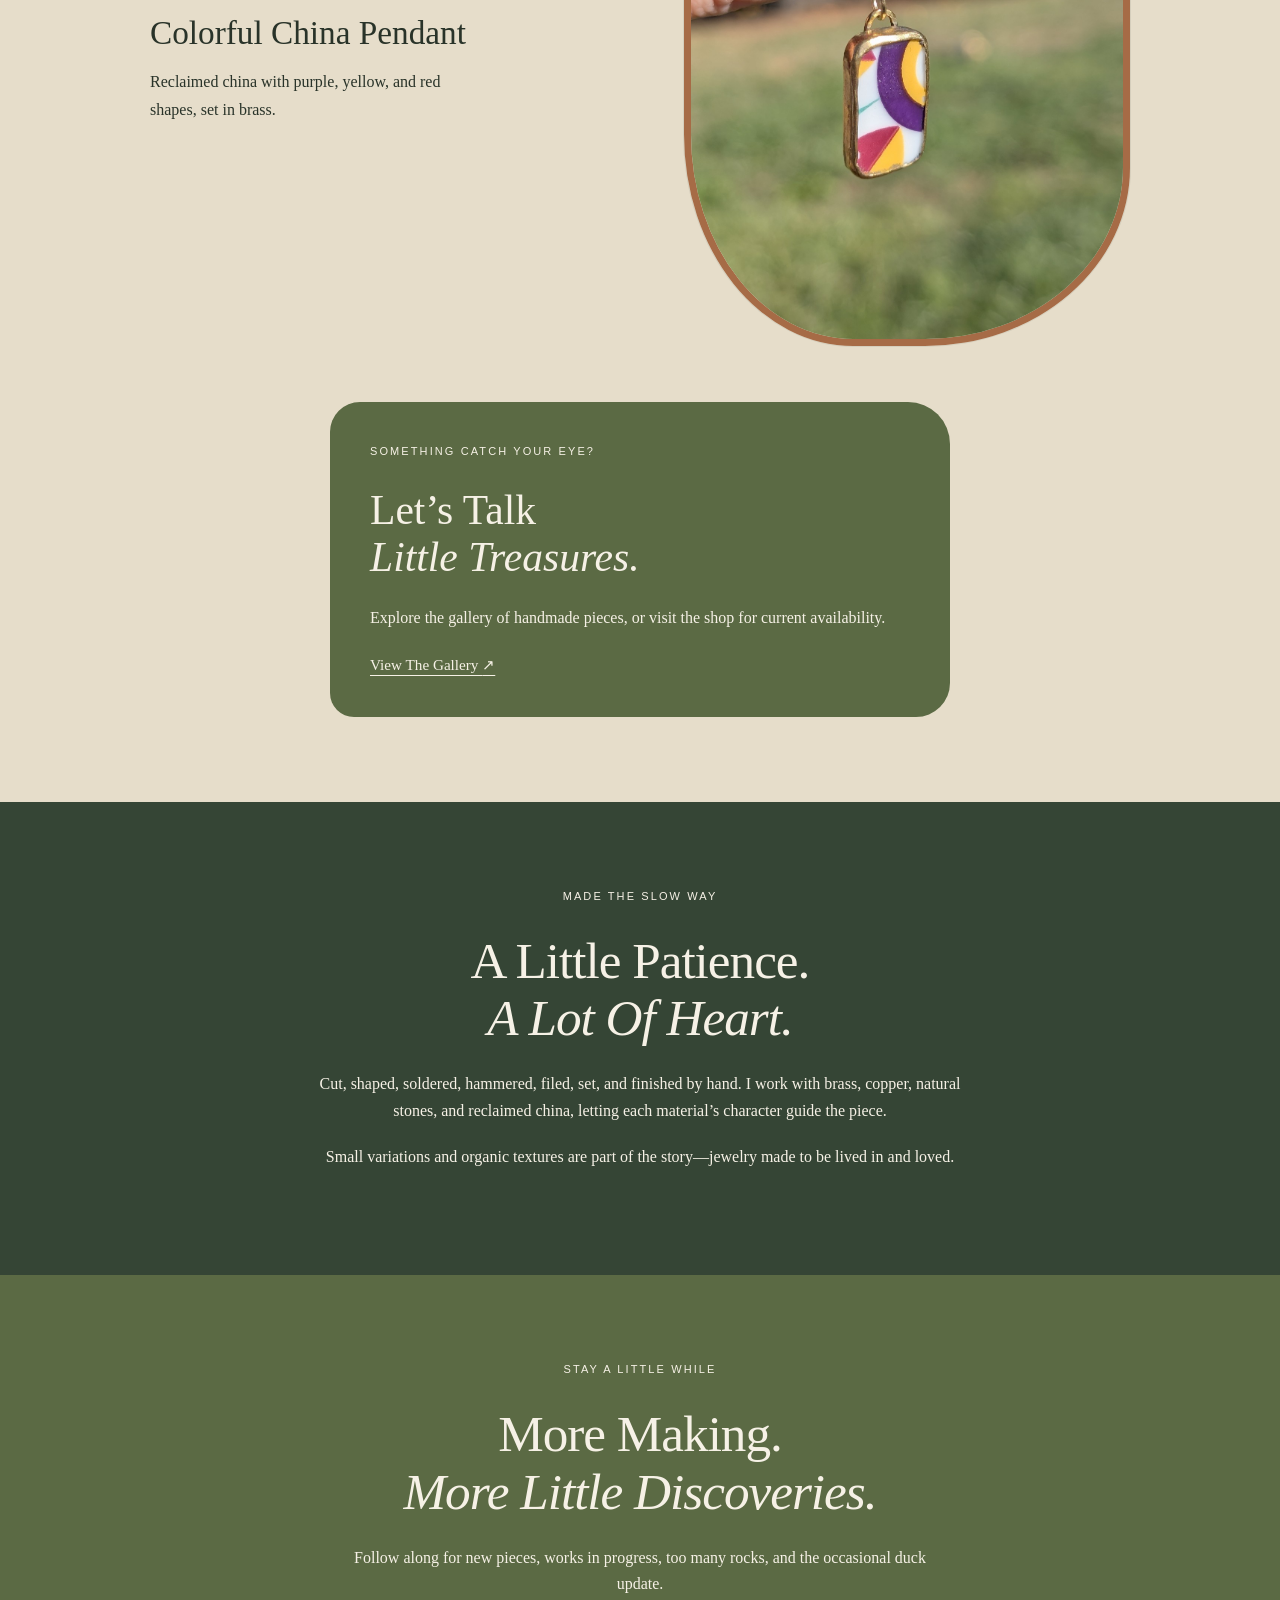
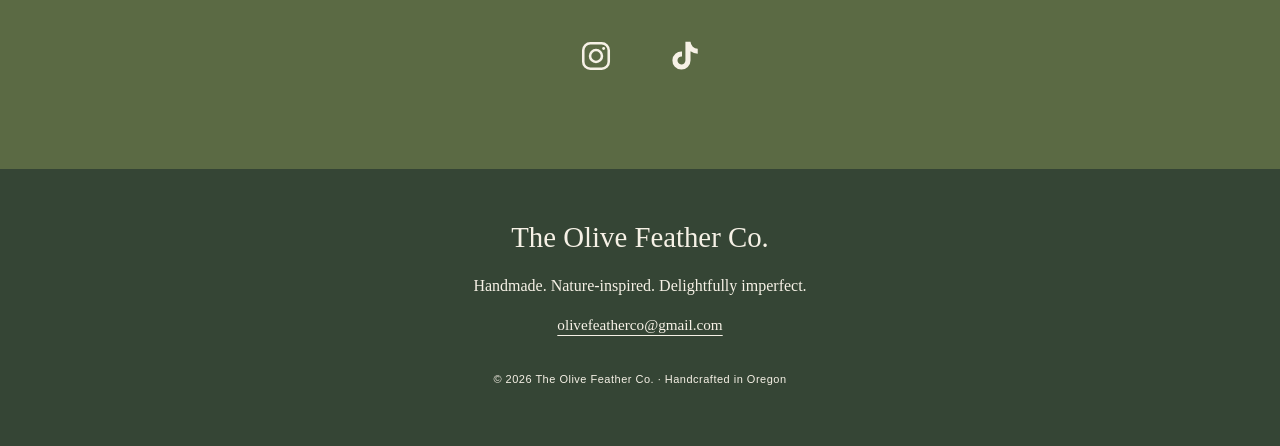
==== commit 3103e496: "Link gallery and send shoppers directly to all Square listings" ====
--- a/index.html
+++ b/index.html
@@ -9,9 +9,9 @@
 </head>
 <body>
 <a class="skip" href="#main">Skip to main content</a>
-<header class="site-header"><a class="brand" href="#" aria-label="The Olive Feather Co. home"><span class="brand-small">THE</span> Olive Feather <span class="brand-small">CO.</span></a><nav aria-label="Main navigation"><a href="https://the-olive-feather-co.square.site" target="_blank" rel="noopener noreferrer">SHOP</a><a href="#collection">The Pieces</a><a href="story.html">My Story</a><a href="/contact.html?v=20261002-contact-refresh">Get In Touch</a></nav></header>
+<header class="site-header"><a class="brand" href="#" aria-label="The Olive Feather Co. home"><span class="brand-small">THE</span> Olive Feather <span class="brand-small">CO.</span></a><nav aria-label="Main navigation"><a href="https://the-olive-feather-co.square.site/s/shop" target="_blank" rel="noopener noreferrer">SHOP</a><a href="gallery.html">Gallery</a><a href="story.html">My Story</a><a href="/contact.html?v=20261002-contact-refresh">Get In Touch</a></nav></header>
 <main id="main">
-<section class="hero" aria-labelledby="hero-title"><div class="hero-copy"><p class="eyebrow">Small treasures · Handcrafted in Oregon</p><h1 id="hero-title">Handmade.<br>Nature-Inspired.<br><em>Delightfully<br class="desktop-break"> Imperfect.</em></h1><p class="hero-description">Warm metals, earthy stones, and reclaimed china. One-of-a-kind jewelry with a little story of its own.</p><a class="button light" href="#collection">Find the piece that’s yours <span aria-hidden="true">↗</span></a></div><div class="hero-photo"><img src="images/bull.jpg" width="1157" height="1536" alt="Handmade brass pendant with a reclaimed china bull illustration, hanging against an outdoor green background." fetchpriority="high"><span class="photo-note">A little old. A little new. Entirely its own.</span></div></section>
+<section class="hero" aria-labelledby="hero-title"><div class="hero-copy"><p class="eyebrow">Small treasures · Handcrafted in Oregon</p><h1 id="hero-title">Handmade.<br>Nature-Inspired.<br><em>Delightfully<br class="desktop-break"> Imperfect.</em></h1><p class="hero-description">Warm metals, earthy stones, and reclaimed china. One-of-a-kind jewelry with a little story of its own.</p><a class="button light" href="https://the-olive-feather-co.square.site/s/shop" target="_blank" rel="noopener noreferrer">Find the piece that’s yours <span aria-hidden="true">↗</span></a></div><div class="hero-photo"><img src="images/bull.jpg" width="1157" height="1536" alt="Handmade brass pendant with a reclaimed china bull illustration, hanging against an outdoor green background." fetchpriority="high"><span class="photo-note">A little old. A little new. Entirely its own.</span></div></section>
 <div class="ribbon"><span>Natural materials</span><span aria-hidden="true">✦</span><span>Made slowly</span><span aria-hidden="true">✦</span><span>One of a kind</span></div>
 <section id="collection" class="collection"><div class="section-heading"><div><p class="eyebrow">From my hands to yours</p><h2>Small Things.<br><em>Full Of Character.</em></h2></div><p>Organic textures, unexpected patterns, and pieces that feel a little like finding a treasure.</p></div><div class="gallery">
 <figure><img src="images/red-pendant-new.jpg" width="1157" height="1536" alt="Deep red oval carnelian pendant held in sunlight with its chain against a green outdoor background." loading="lazy"><figcaption><h3>Carnelian Pendant</h3><p>Deep red oval carnelian cabochon in a handmade metal setting.</p></figcaption></figure>
@@ -19,7 +19,7 @@
 <figure><img src="images/china-ring.jpg" width="1157" height="1536" alt="Rectangular reclaimed china ring with a brown cactus design, displayed in a wooden ring box." loading="lazy"><figcaption><h3>Cactus China Ring</h3><p>Rectangular reclaimed china with a brown cactus design.</p></figcaption></figure>
 
 <figure><img src="images/colorful-china.jpg" width="1157" height="1536" alt="Colorful reclaimed china pendant with purple, yellow, and red shapes in a brass setting." loading="lazy"><figcaption><h3>Colorful China Pendant</h3><p>Reclaimed china with purple, yellow, and red shapes, set in brass.</p></figcaption></figure>
-<aside class="gallery-note"><p class="eyebrow">Something catch your eye?</p><h3>Let’s Talk<br><em>Little Treasures.</em></h3><p>These pieces are currently available. Online listings are on their way; email me with questions about a piece.</p><a class="text-link" href="mailto:olivefeatherco@gmail.com?subject=Question%20about%20a%20piece">Ask Jacquline <span aria-hidden="true">↗</span></a></aside>
+<aside class="gallery-note"><p class="eyebrow">Something catch your eye?</p><h3>Let’s Talk<br><em>Little Treasures.</em></h3><p>Explore the gallery of handmade pieces, or visit the shop for current availability.</p><a class="text-link" href="gallery.html">View The Gallery <span aria-hidden="true">↗</span></a></aside>
 </div></section>
 <section class="process"><p class="eyebrow">Made the slow way</p><h2>A Little Patience.<br><em>A Lot Of Heart.</em></h2><p>Cut, shaped, soldered, hammered, filed, set, and finished by hand. I work with brass, copper, natural stones, and reclaimed china, letting each material’s character guide the piece.</p><p>Small variations and organic textures are part of the story—jewelry made to be lived in and loved.</p></section>
 
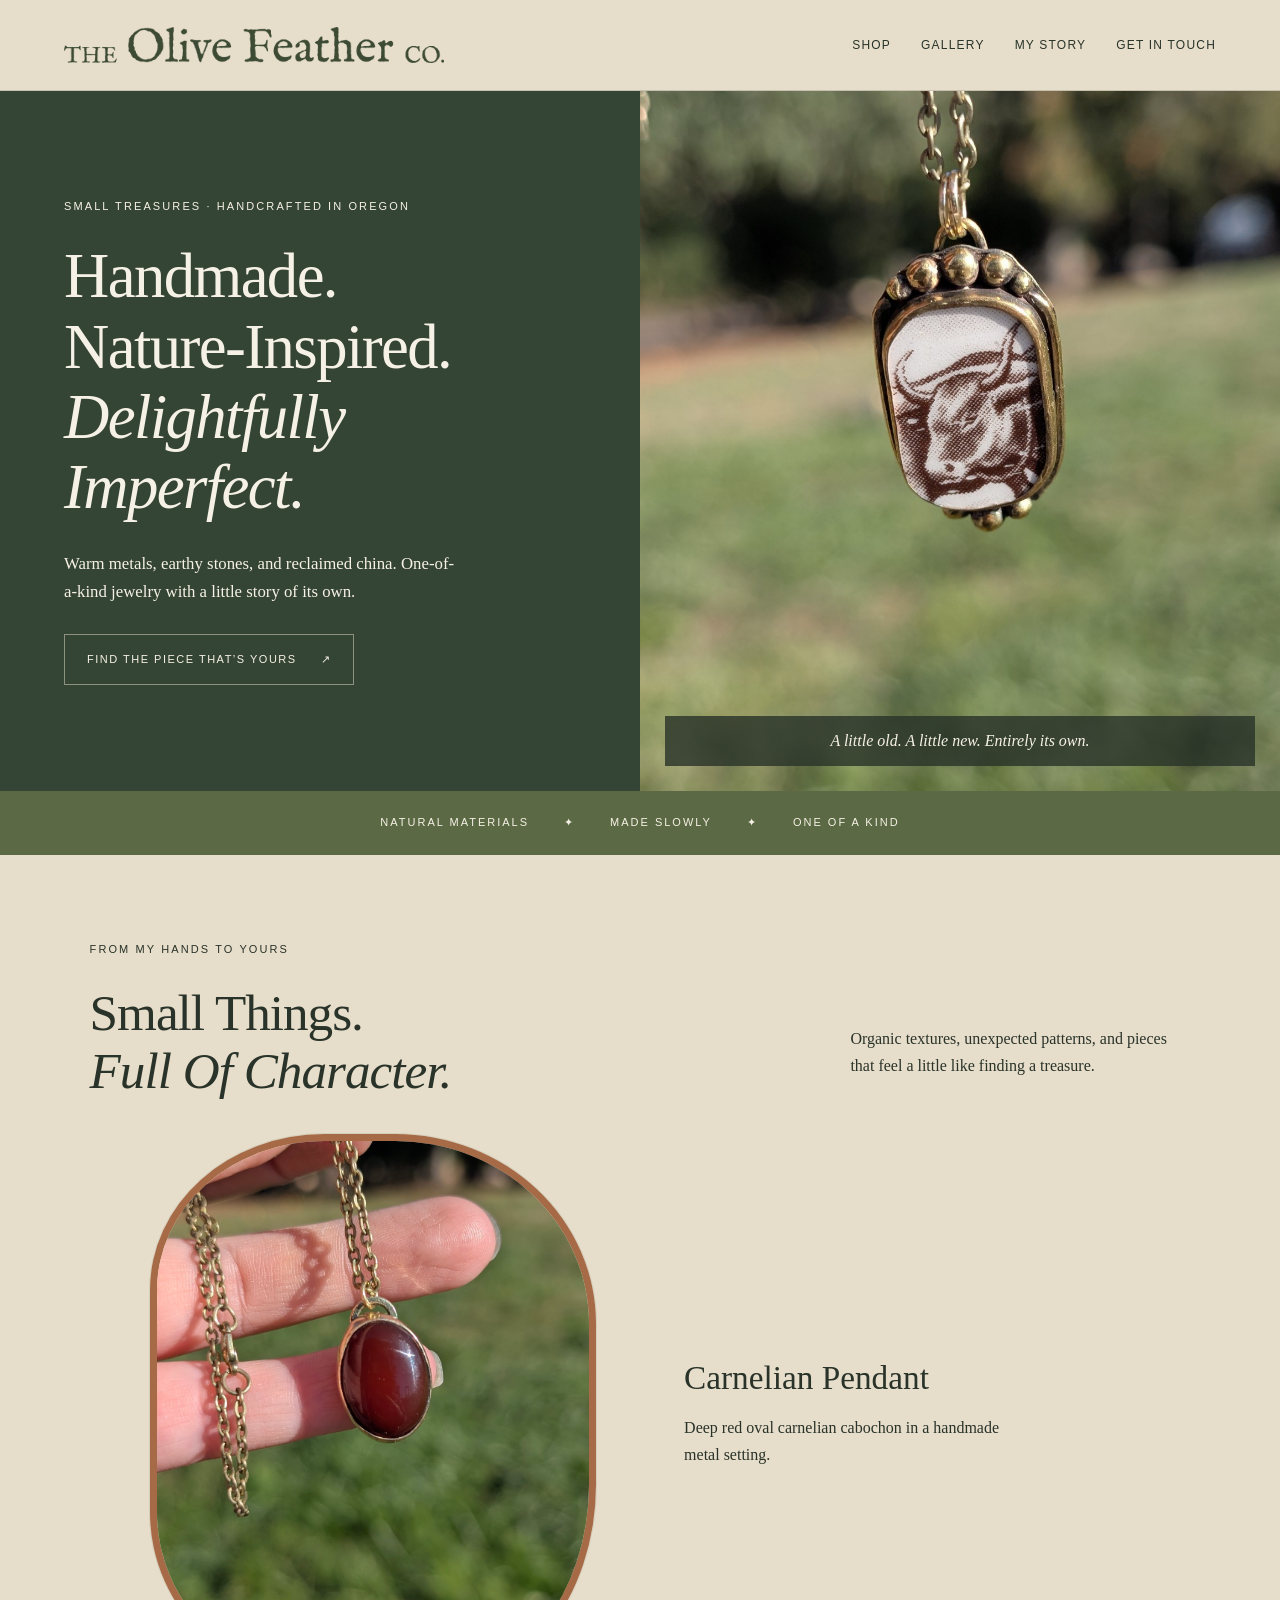
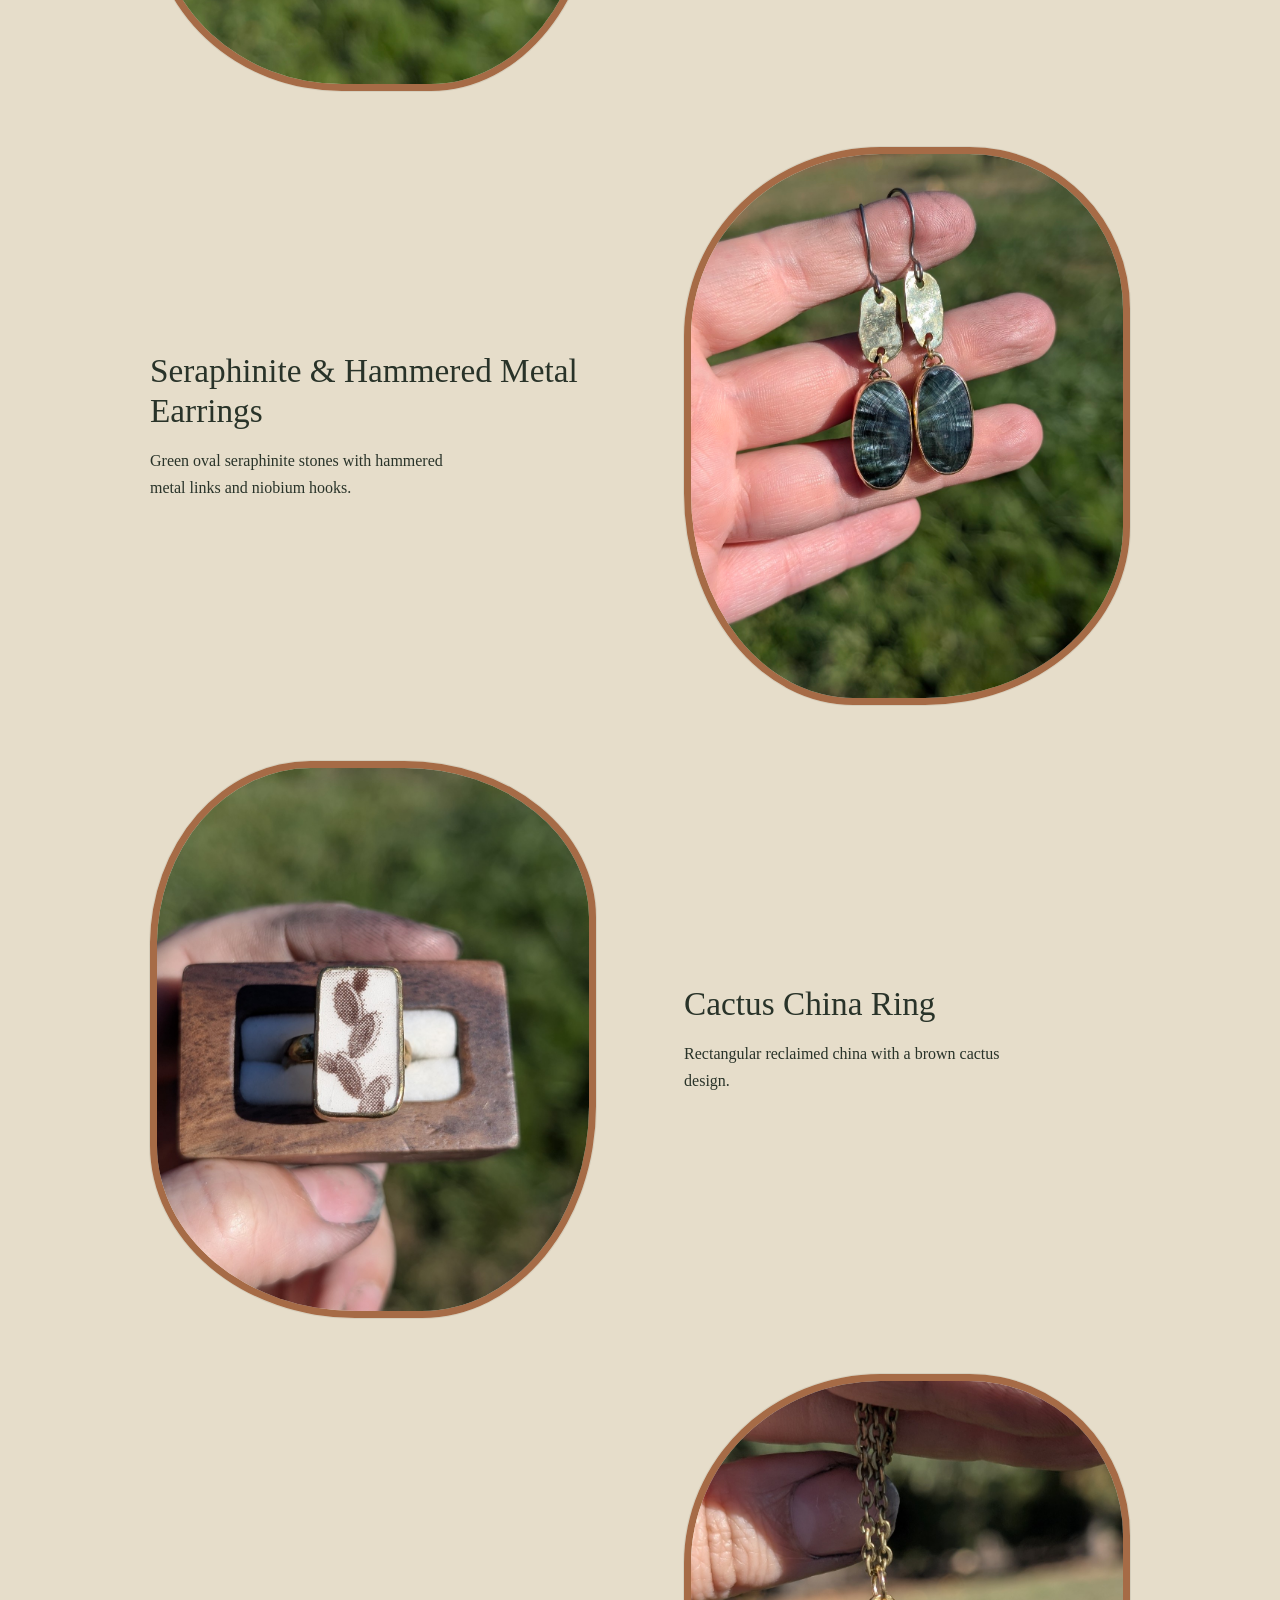
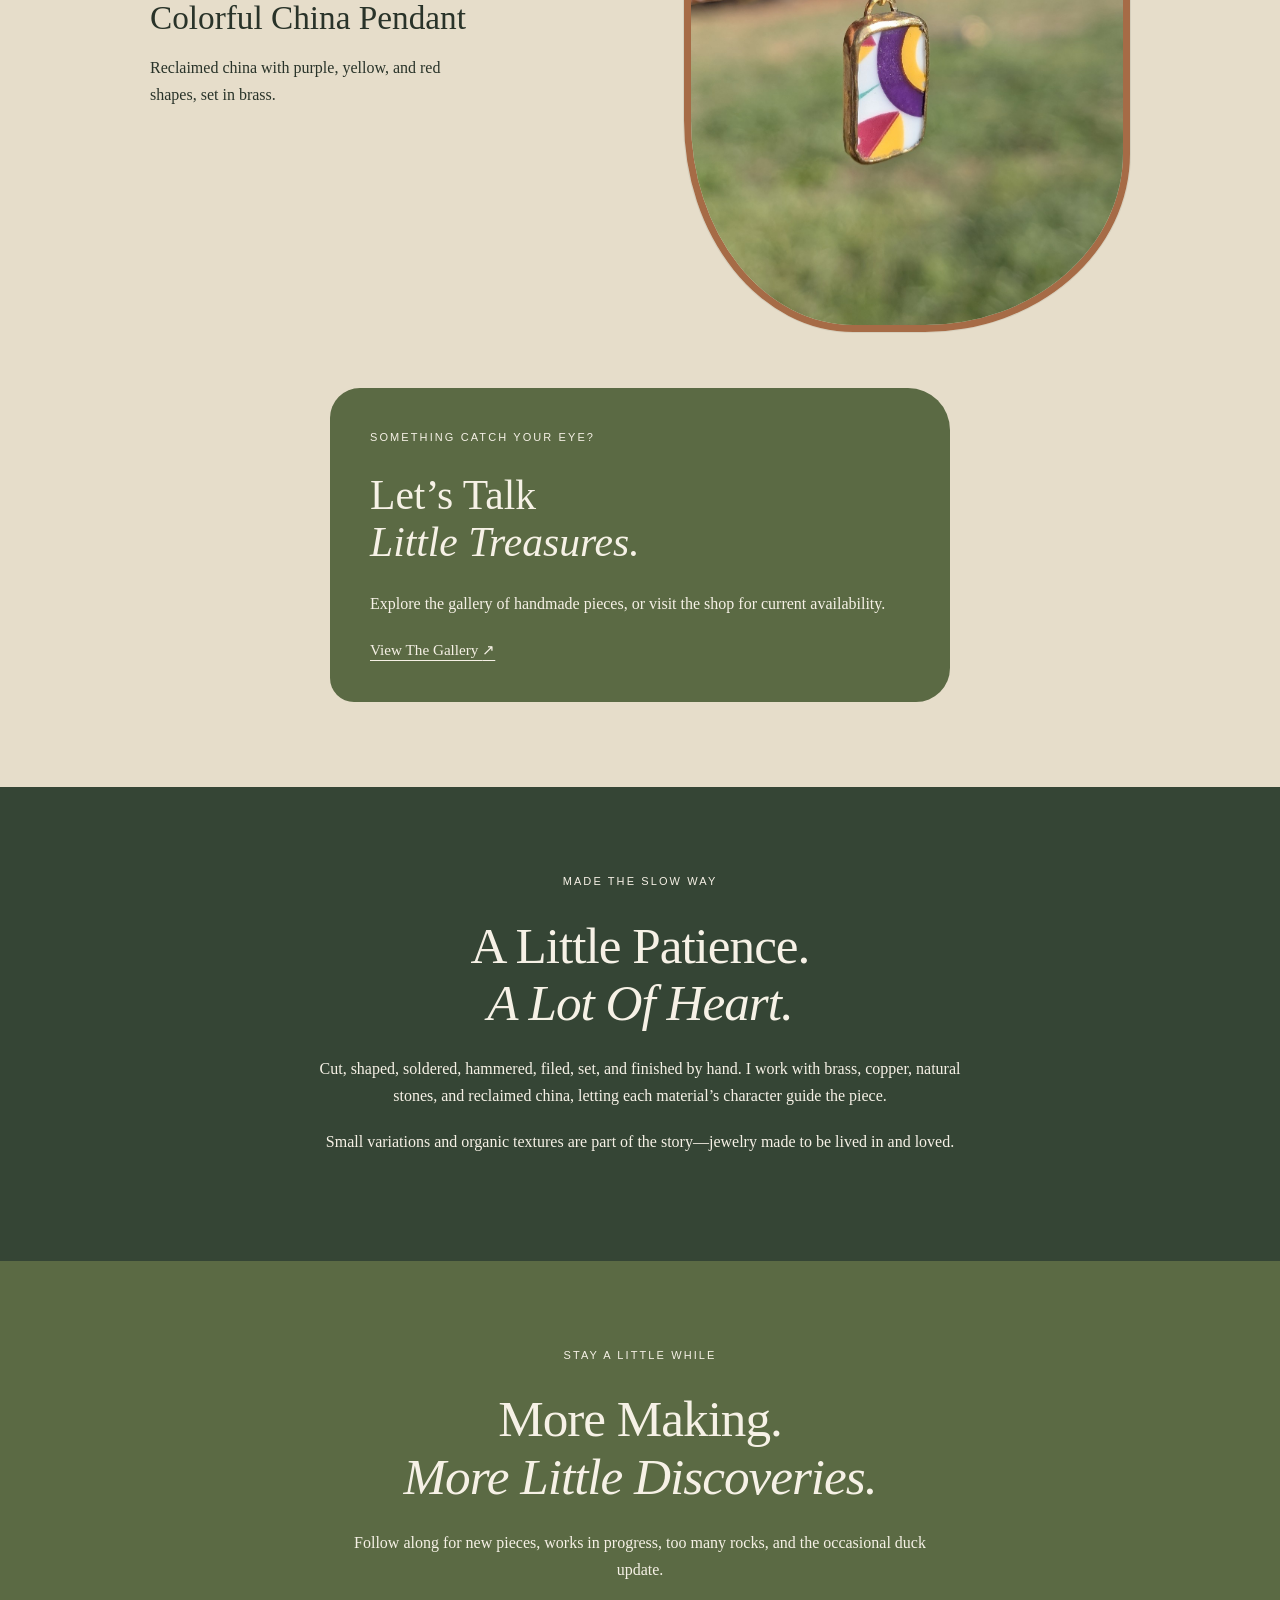
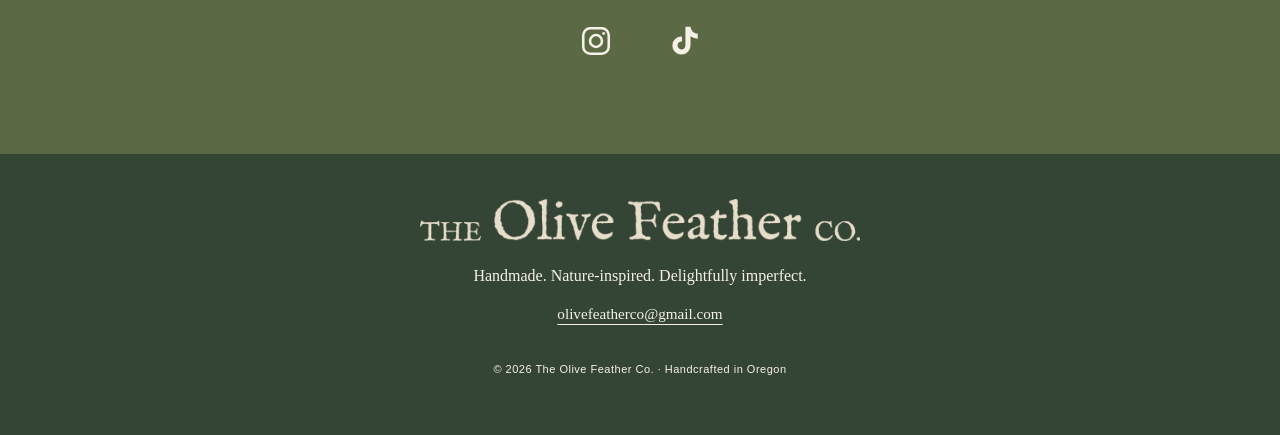
==== commit c70f7a46: "Use supplied green and cream wordmarks across website headers and footers" ====
--- a/index.html
+++ b/index.html
@@ -5,11 +5,11 @@
 <meta name="description" content="One-of-a-kind jewelry handcrafted in Oregon by Jacquline. Discover natural stones, reclaimed china, warm brass, and delightfully imperfect details.">
 <meta name="theme-color" content="#354535">
 <title>The Olive Feather Co. | Handcrafted jewelry in Oregon</title>
-<link rel="stylesheet" href="styles.css?v=20261002-contact-page">
+<link rel="stylesheet" href="styles.css?v=20261015-wordmarks">
 </head>
 <body>
 <a class="skip" href="#main">Skip to main content</a>
-<header class="site-header"><a class="brand" href="#" aria-label="The Olive Feather Co. home"><span class="brand-small">THE</span> Olive Feather <span class="brand-small">CO.</span></a><nav aria-label="Main navigation"><a href="https://the-olive-feather-co.square.site/s/shop" target="_blank" rel="noopener noreferrer">SHOP</a><a href="gallery.html">Gallery</a><a href="story.html">My Story</a><a href="/contact.html?v=20261002-contact-refresh">Get In Touch</a></nav></header>
+<header class="site-header"><a class="brand" href="#" aria-label="The Olive Feather Co. home"><img class="brand-wordmark" src="images/wordmark-green.png" alt="The Olive Feather Co." width="2048" height="195"></a><nav aria-label="Main navigation"><a href="https://the-olive-feather-co.square.site/s/shop" target="_blank" rel="noopener noreferrer">SHOP</a><a href="gallery.html">Gallery</a><a href="story.html">My Story</a><a href="/contact.html?v=20261002-contact-refresh">Get In Touch</a></nav></header>
 <main id="main">
 <section class="hero" aria-labelledby="hero-title"><div class="hero-copy"><p class="eyebrow">Small treasures · Handcrafted in Oregon</p><h1 id="hero-title">Handmade.<br>Nature-Inspired.<br><em>Delightfully<br class="desktop-break"> Imperfect.</em></h1><p class="hero-description">Warm metals, earthy stones, and reclaimed china. One-of-a-kind jewelry with a little story of its own.</p><a class="button light" href="https://the-olive-feather-co.square.site/s/shop" target="_blank" rel="noopener noreferrer">Find the piece that’s yours <span aria-hidden="true">↗</span></a></div><div class="hero-photo"><img src="images/bull.jpg" width="1157" height="1536" alt="Handmade brass pendant with a reclaimed china bull illustration, hanging against an outdoor green background." fetchpriority="high"><span class="photo-note">A little old. A little new. Entirely its own.</span></div></section>
 <div class="ribbon"><span>Natural materials</span><span aria-hidden="true">✦</span><span>Made slowly</span><span aria-hidden="true">✦</span><span>One of a kind</span></div>
@@ -31,6 +31,6 @@
 <svg viewBox="0 0 24 24" fill="currentColor" aria-hidden="true"><path d="M16.6 2H13v13.2a2.8 2.8 0 1 1-2.4-2.8V8.8a6.4 6.4 0 1 0 6 6.4V8.7a8.7 8.7 0 0 0 5.1 1.7V6.8A5.1 5.1 0 0 1 16.6 2Z"/></svg></a>
 </div></section>
 </main>
-<footer><a class="footer-brand" href="#">The Olive Feather Co.</a><p>Handmade. Nature-inspired. Delightfully imperfect.</p><a href="mailto:olivefeatherco@gmail.com">olivefeatherco@gmail.com</a><p class="copyright">© 2026 The Olive Feather Co. · Handcrafted in Oregon</p></footer>
+<footer><a class="footer-brand" href="#"><img class="footer-wordmark" src="images/wordmark-cream.png" alt="The Olive Feather Co." width="2048" height="195" loading="lazy"></a><p>Handmade. Nature-inspired. Delightfully imperfect.</p><a href="mailto:olivefeatherco@gmail.com">olivefeatherco@gmail.com</a><p class="copyright">© 2026 The Olive Feather Co. · Handcrafted in Oregon</p></footer>
 <!-- Cloudflare Web Analytics --><script type='module' src='https://static.cloudflareinsights.com/beacon.min.js' data-cf-beacon='{"token": "e439f3d242d546c09e3ed19f95e66445"}'></script><!-- End Cloudflare Web Analytics -->
 </body></html>
--- a/styles.css
+++ b/styles.css
@@ -34,3 +34,24 @@
 .site-header nav a{text-transform:uppercase}.site-header nav a[aria-current=page]{text-decoration:underline;text-underline-offset:6px}.story-page-intro{background:var(--forest);color:var(--cream);text-align:center}.story-page-intro p:last-child{margin:24px auto 0;max-width:500px}.story-back{text-align:center;padding-top:0}@media(max-width:360px){nav{gap:14px}nav a{font-size:10px;letter-spacing:.8px}}
 
 .contact-details{text-align:center}.contact-details>p{max-width:560px;margin:0 auto 24px}.contact-email{display:inline-block;font-size:clamp(1.15rem,4vw,1.8rem);overflow-wrap:anywhere;max-width:100%}.contact-details .contact-location{margin-top:30px;font-size:.95rem}.social-handles{margin-top:24px}.social-handles p{margin:8px 0;font-size:.95rem}
+
+/* The dedicated gallery wall: organic frames with details on hover or tap. */
+.gallery-wall{display:grid;grid-template-columns:repeat(3,minmax(0,1fr));gap:38px 28px;max-width:1200px;margin:0 auto}
+.gallery-piece{min-width:0}
+.gallery-reveal{--shape:39% 45% 37% 43% / 28% 34% 37% 32%;position:relative;display:block;width:100%;padding:0;border:2mm solid #A66B46;border-radius:var(--shape);overflow:hidden;background:var(--forest);color:var(--cream);font:inherit;cursor:pointer;aspect-ratio:4/5}
+.gallery-piece:nth-child(even) .gallery-reveal{--shape:44% 36% 46% 38% / 34% 29% 32% 38%}
+.gallery-piece:nth-child(3n) .gallery-reveal{--shape:36% 43% 39% 46% / 33% 28% 38% 31%}
+.gallery-reveal img{width:100%;height:100%;aspect-ratio:auto;object-fit:cover}
+.piece-overlay{position:absolute;inset:0;display:flex;flex-direction:column;justify-content:center;align-items:center;gap:14px;padding:13%;background:rgba(25,36,25,.82);opacity:0;transition:opacity .22s ease;pointer-events:none;text-align:center}
+.piece-title{display:block;font-size:clamp(1.15rem,2vw,1.7rem);line-height:1.2}
+.piece-description{display:block;font-size:.95rem;line-height:1.5}
+.gallery-reveal[aria-expanded="true"] .piece-overlay,.gallery-reveal:focus-visible .piece-overlay{opacity:1}
+.gallery-reveal:focus-visible{outline:3px solid var(--forest);outline-offset:5px}
+@media(hover:hover){.gallery-reveal:hover .piece-overlay{opacity:1}}
+@media(max-width:850px){.gallery-wall{grid-template-columns:repeat(2,minmax(0,1fr));gap:26px 18px}}
+@media(max-width:600px){.piece-overlay{padding:12%;gap:8px}.piece-title{font-size:1rem}.piece-description{font-size:.78rem;line-height:1.4}.gallery-wall{gap:24px 14px}}
+@media(max-width:380px){.gallery-wall{grid-template-columns:1fr;max-width:280px}.piece-title{font-size:1.3rem}.piece-description{font-size:.95rem}}
+@media(prefers-reduced-motion:reduce){.piece-overlay{transition:none}}
+
+/* Supplied Olive Feather wordmarks, scaled without cropping. */
+.site-header .brand{display:block;flex-shrink:0;width:min(380px,100%);max-width:100%}.brand-wordmark{display:block;width:100%;height:auto;aspect-ratio:auto}.footer-brand{display:block;width:min(440px,100%);margin:0 auto 22px}.footer-wordmark{display:block;width:100%;height:auto;aspect-ratio:auto}@media(max-width:600px){.site-header .brand{width:min(340px,100%)}.footer-brand{width:min(340px,100%)}}
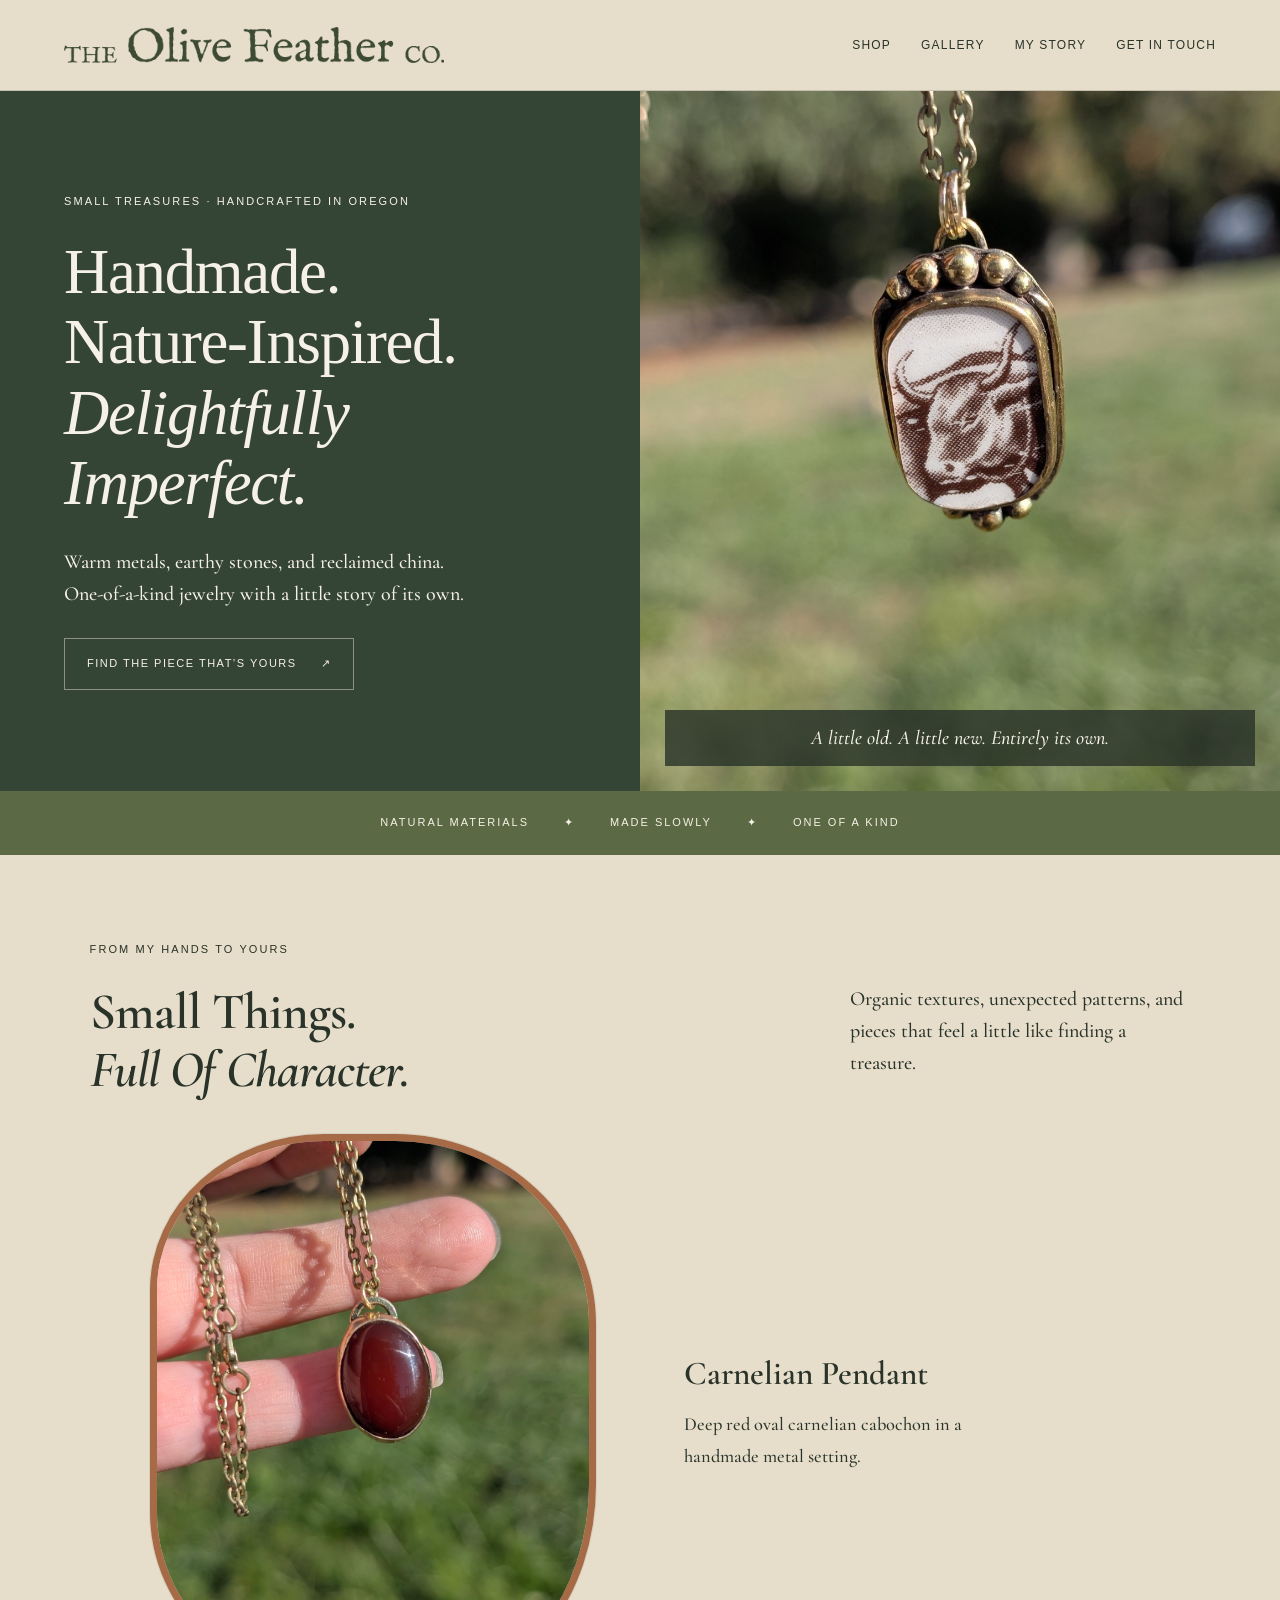
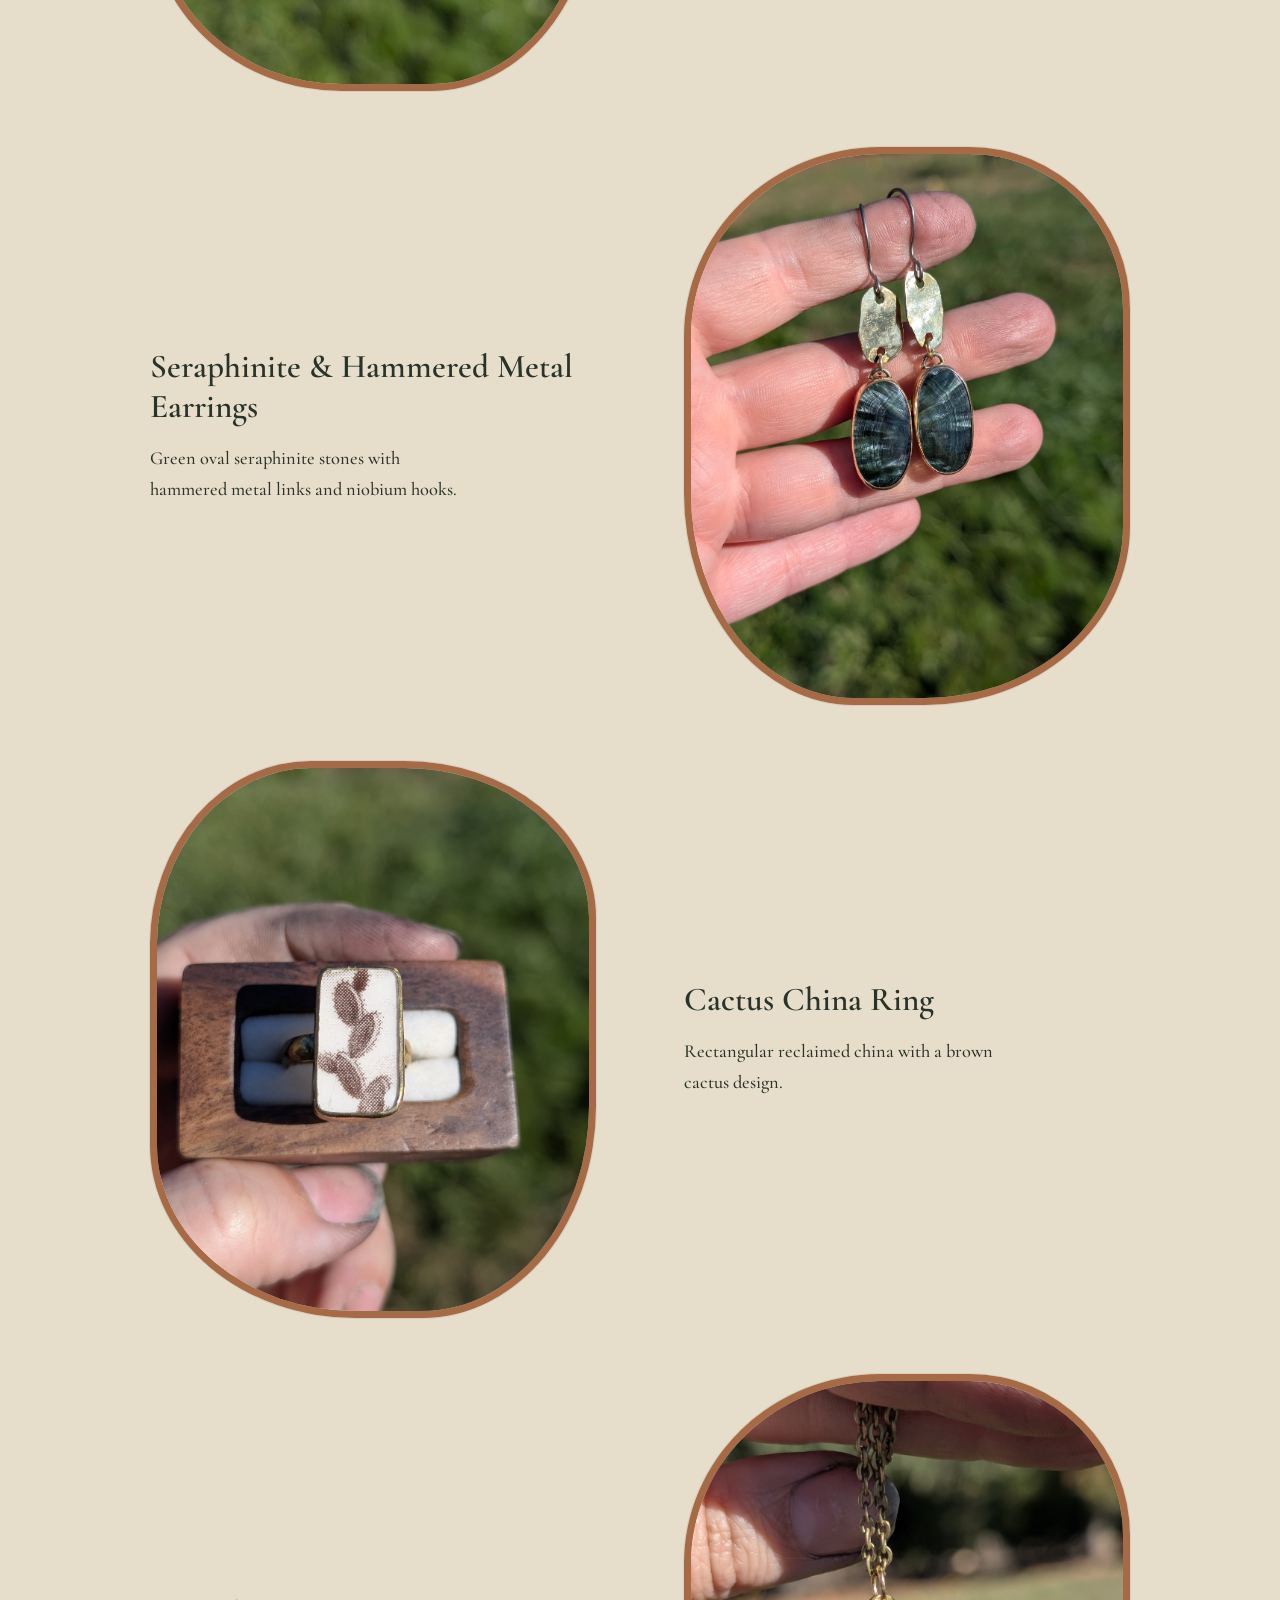
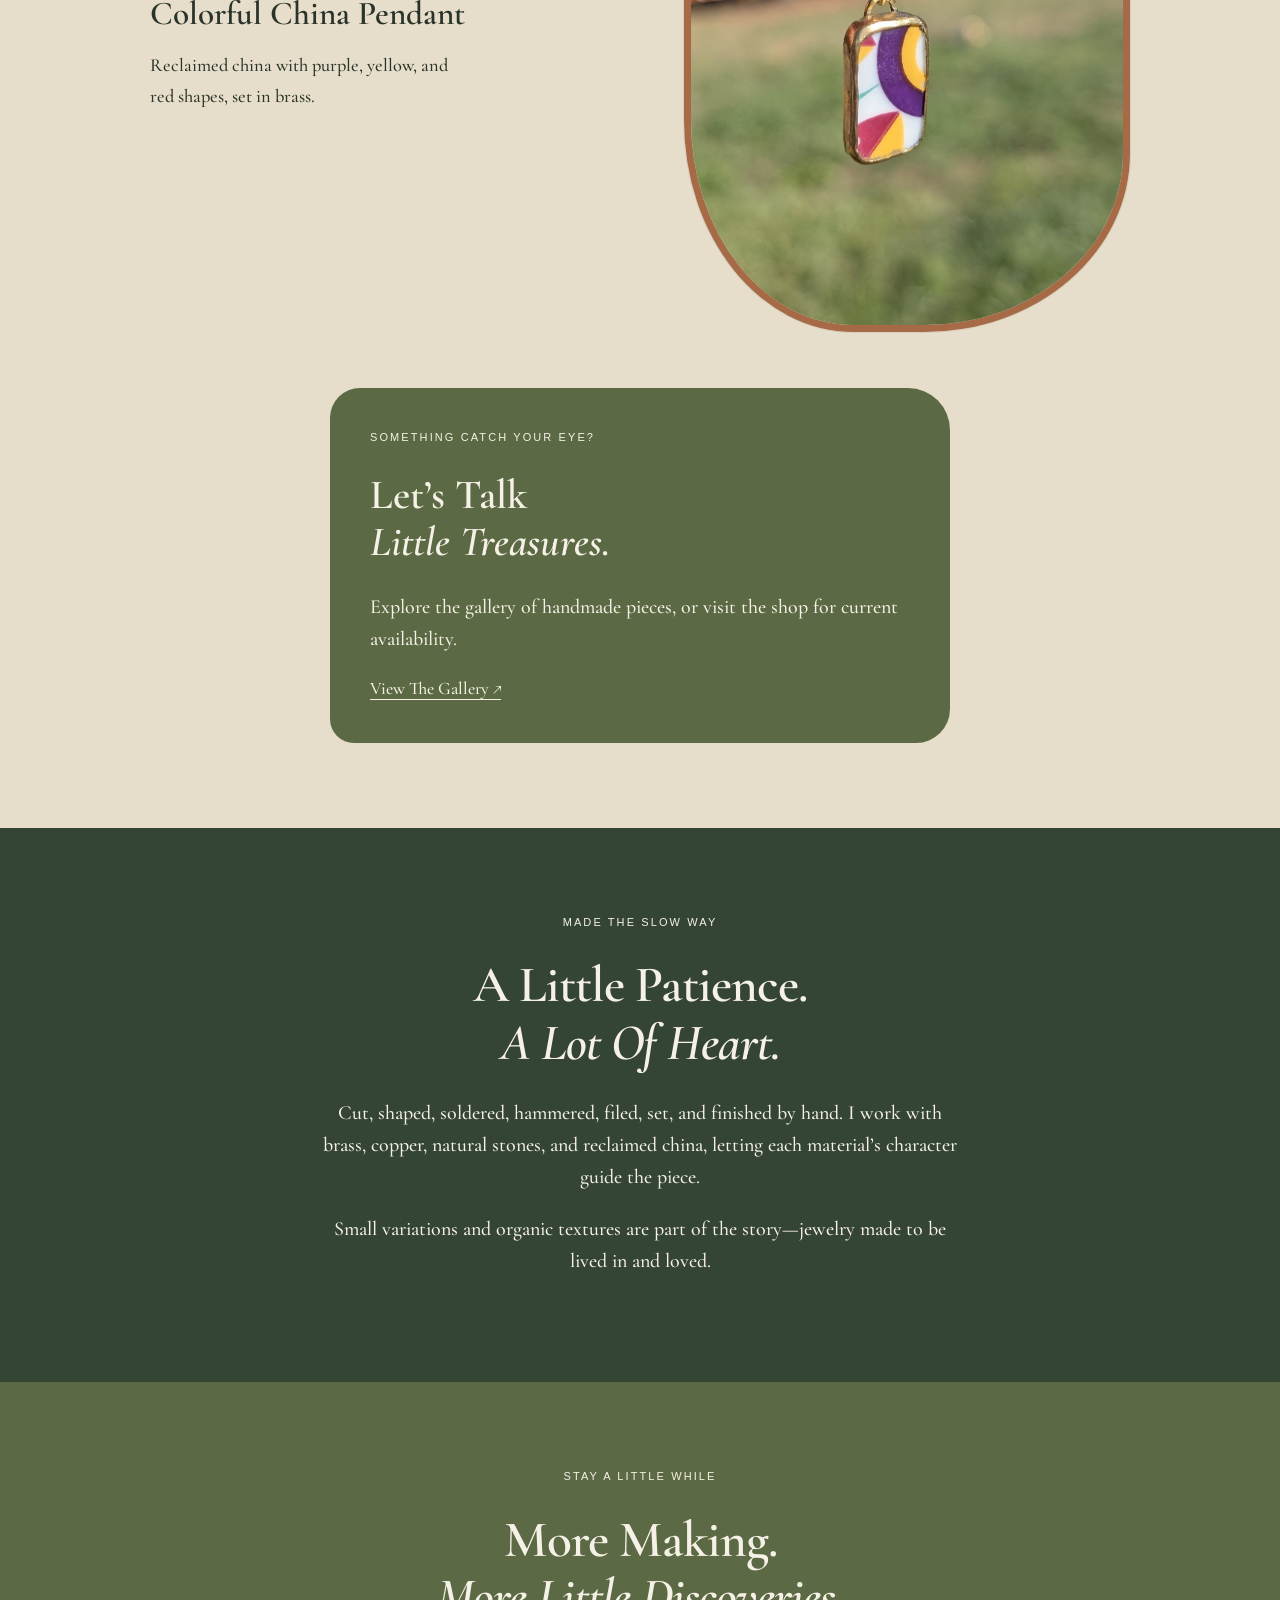
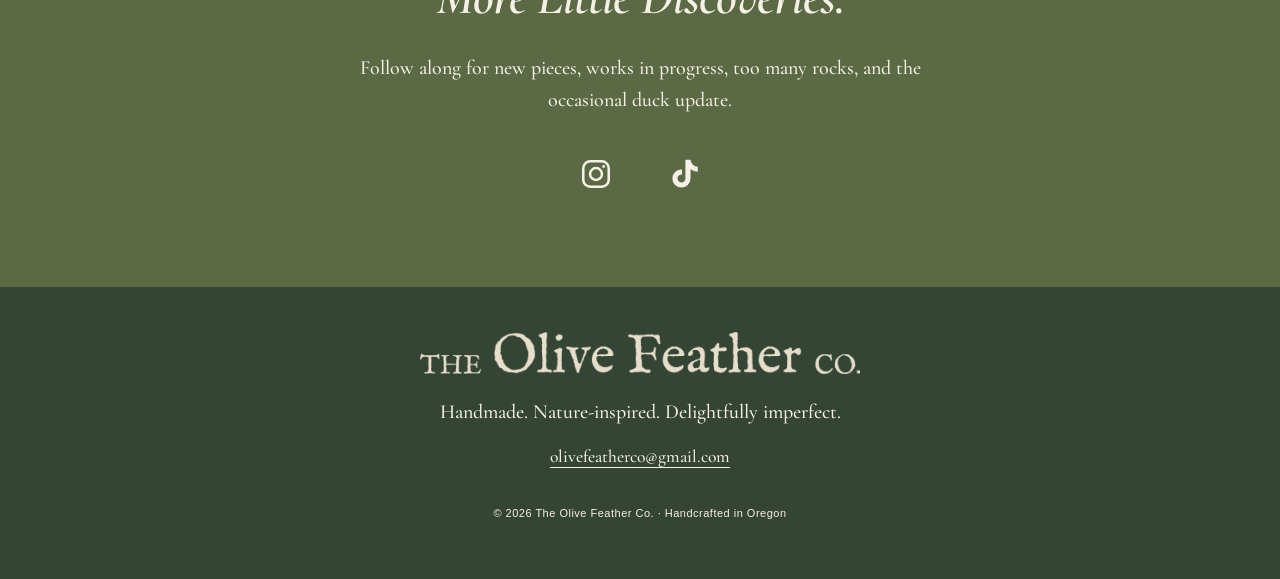
==== commit 08b8350a: "Trial IM FELL English and Cormorant Garamond typography; REVERT restores parent c70f7a465d5ec8d0314f" ====
--- a/index.html
+++ b/index.html
@@ -6,7 +6,7 @@
 <meta name="theme-color" content="#354535">
 <title>The Olive Feather Co. | Handcrafted jewelry in Oregon</title>
 <link rel="stylesheet" href="styles.css?v=20261015-wordmarks">
-</head>
+<link rel="preconnect" href="https://fonts.googleapis.com"><link rel="preconnect" href="https://fonts.gstatic.com" crossorigin><link rel="stylesheet" href="https://fonts.googleapis.com/css2?family=Cormorant+Garamond:ital,wght@0,500;0,600;1,500;1,600&amp;family=IM+Fell+English:ital@0;1&amp;display=swap"><link rel="stylesheet" href="typography.css?v=20261015-font-trial"></head>
 <body>
 <a class="skip" href="#main">Skip to main content</a>
 <header class="site-header"><a class="brand" href="#" aria-label="The Olive Feather Co. home"><img class="brand-wordmark" src="images/wordmark-green.png" alt="The Olive Feather Co." width="2048" height="195"></a><nav aria-label="Main navigation"><a href="https://the-olive-feather-co.square.site/s/shop" target="_blank" rel="noopener noreferrer">SHOP</a><a href="gallery.html">Gallery</a><a href="story.html">My Story</a><a href="/contact.html?v=20261002-contact-refresh">Get In Touch</a></nav></header>
--- a/typography.css
+++ b/typography.css
@@ -0,0 +1,13 @@
+/* Typography trial. Before-change commit: c70f7a465d5ec8d0314f0d57e69d96154c67599e.
+   Revert this commit to restore the exact pre-trial appearance. */
+body{font-family:"Cormorant Garamond",Georgia,"Times New Roman",serif;font-size:20px;font-weight:500;line-height:1.6}
+h1{font-family:"IM Fell English",Georgia,serif;font-weight:400;letter-spacing:-.02em}
+h2,h3{font-family:"Cormorant Garamond",Georgia,serif;font-weight:600}
+h1 em{font-weight:400}
+h2 em,h3 em{font-weight:600}
+.hero-description{font-size:1.25rem}
+.gallery figcaption p{font-size:1.15rem}
+.gallery figcaption h3{font-weight:600}
+.piece-title,.makers-album .piece-title{font-family:"Cormorant Garamond",Georgia,serif;font-weight:600}
+.text-link,footer>a:not(.footer-brand){font-size:1.1rem}
+@media(max-width:600px){body{font-size:19px}.hero-description{font-size:1.2rem}.gallery figcaption p{font-size:1rem;line-height:1.5}.gallery figcaption h3{font-size:clamp(1.1rem,4.6vw,1.4rem)}}
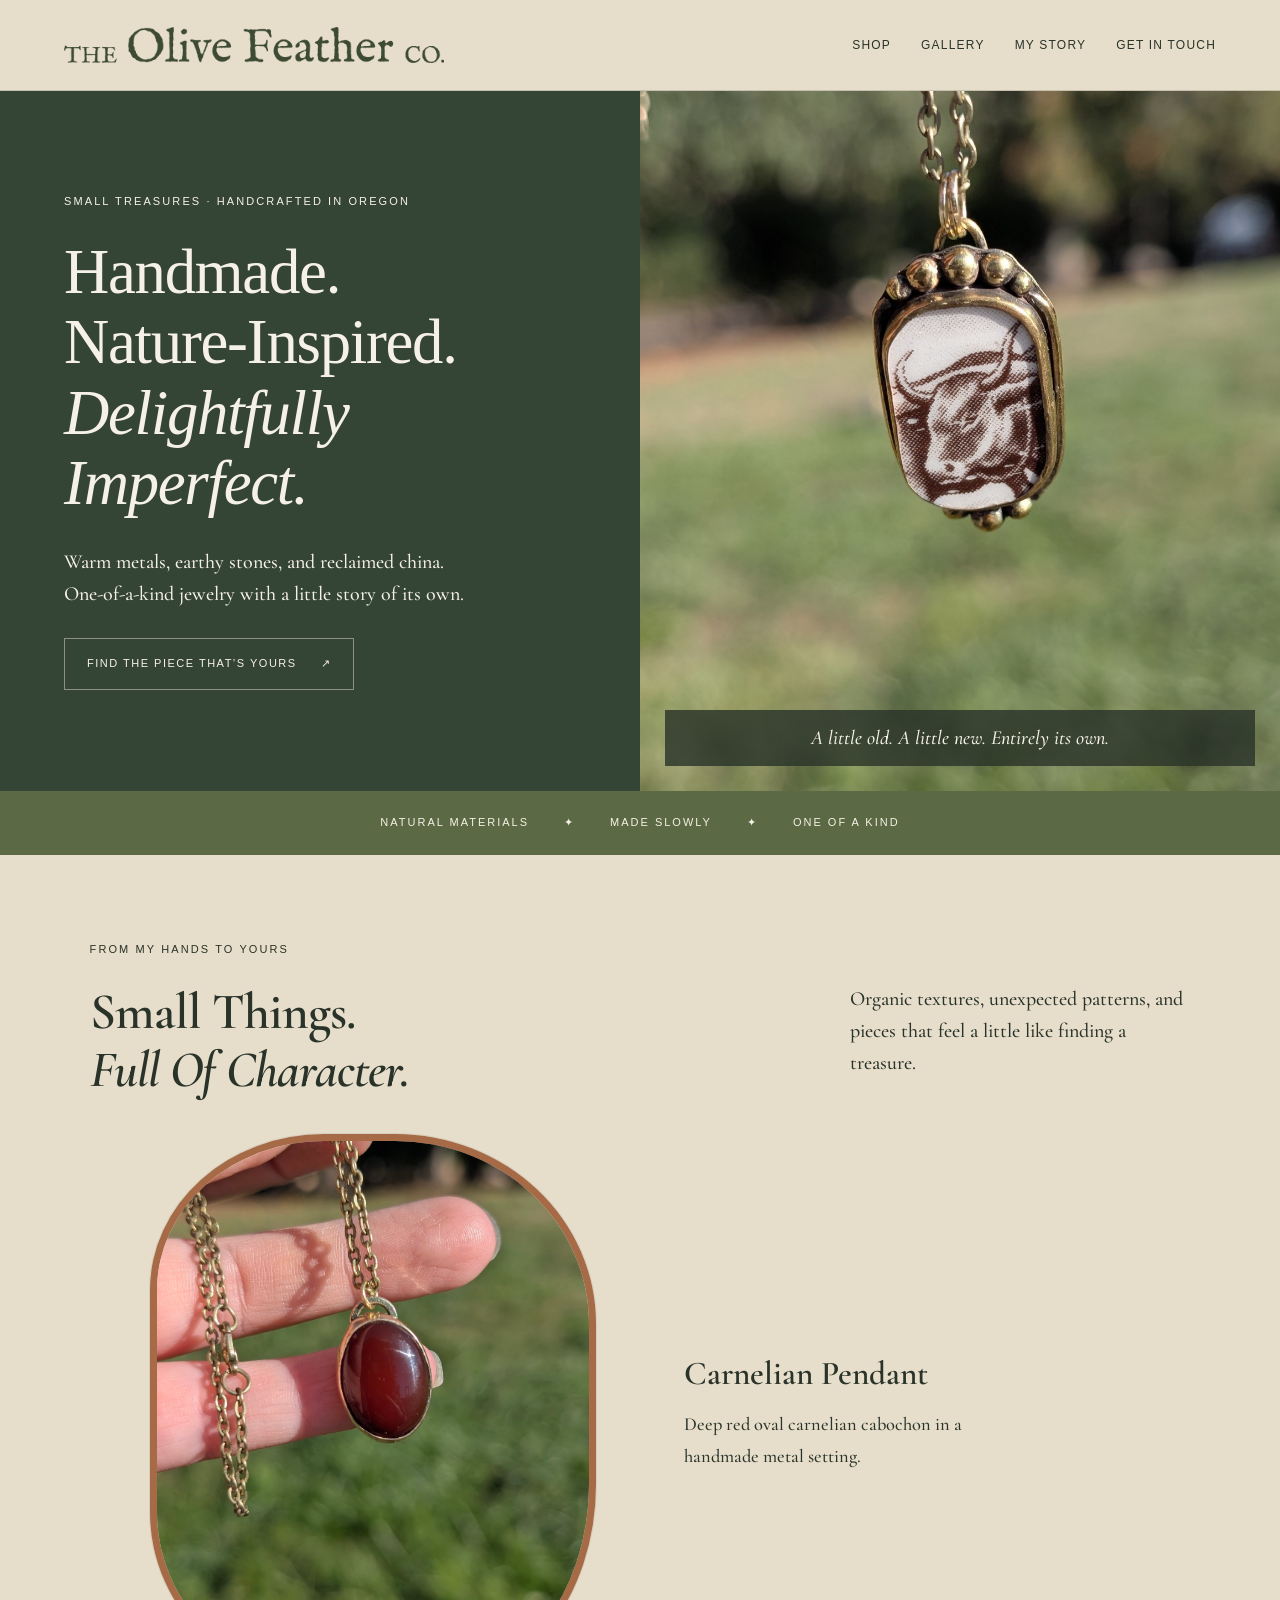
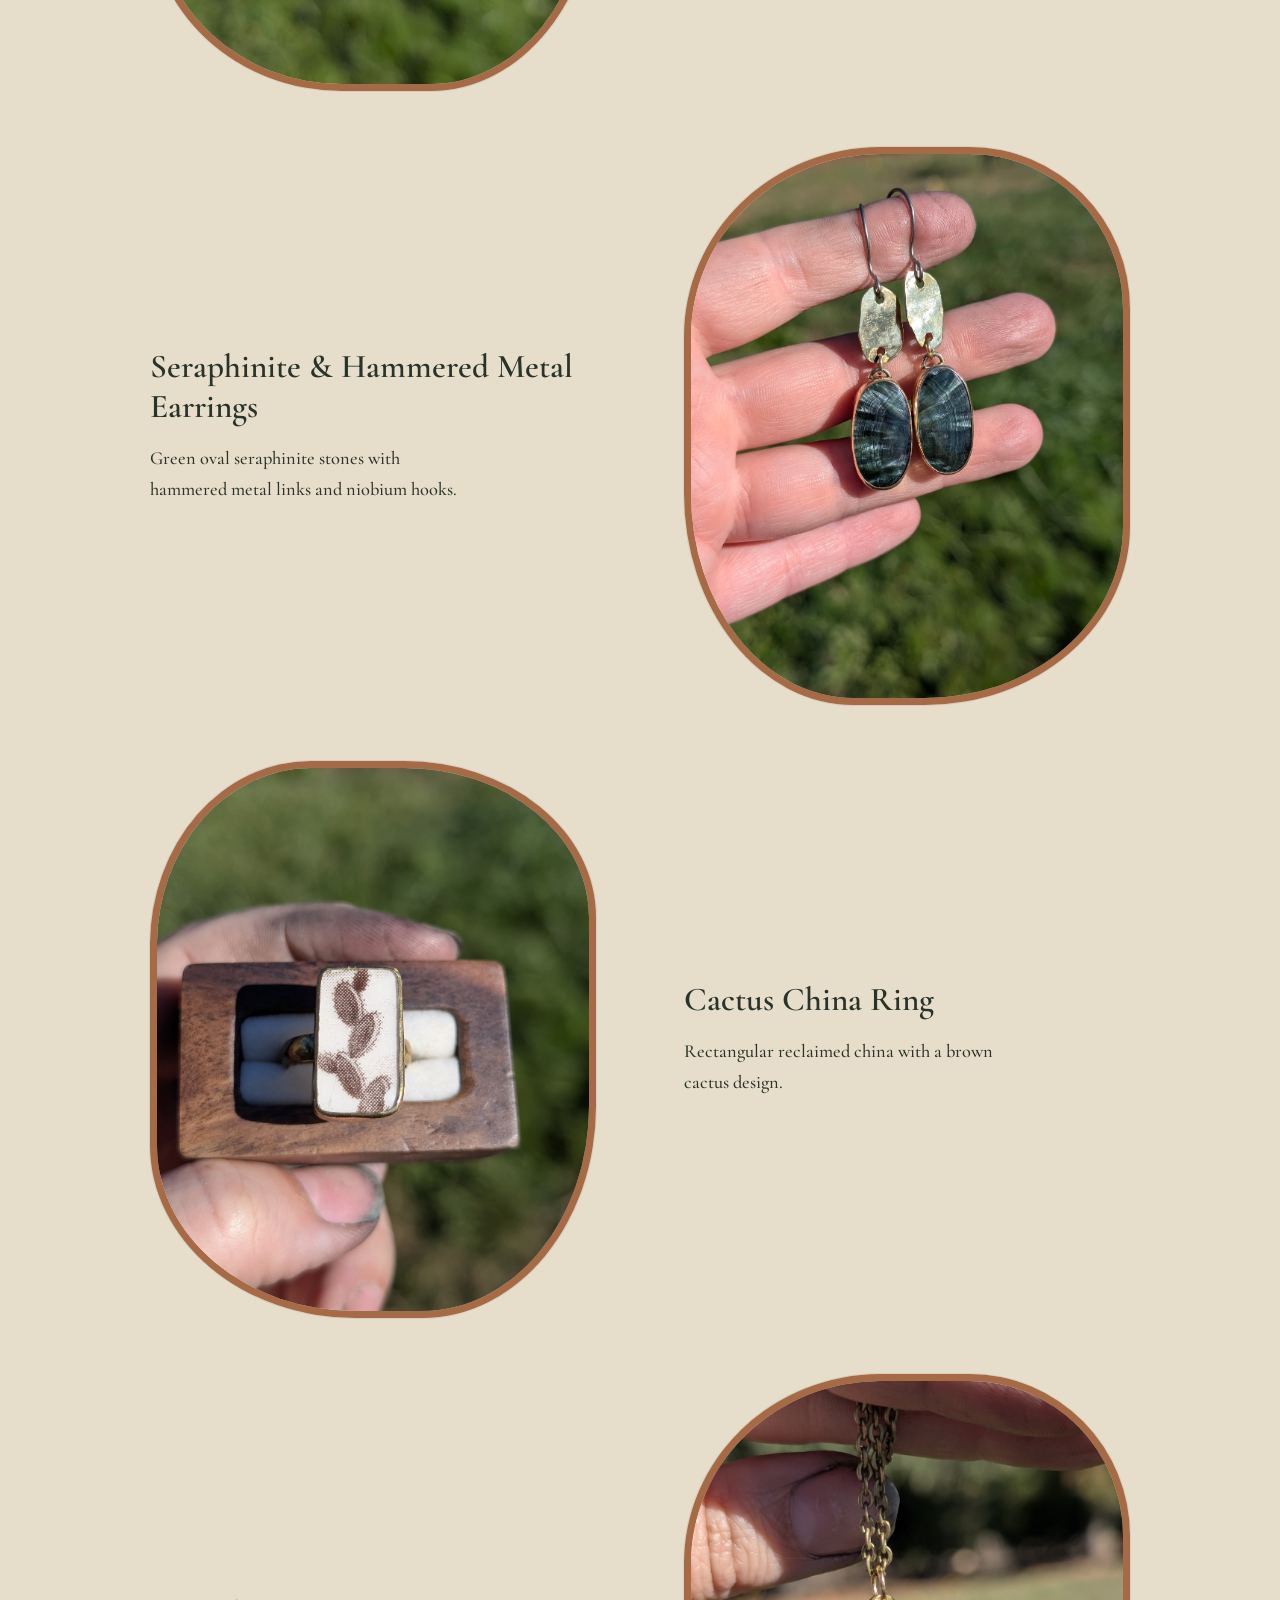
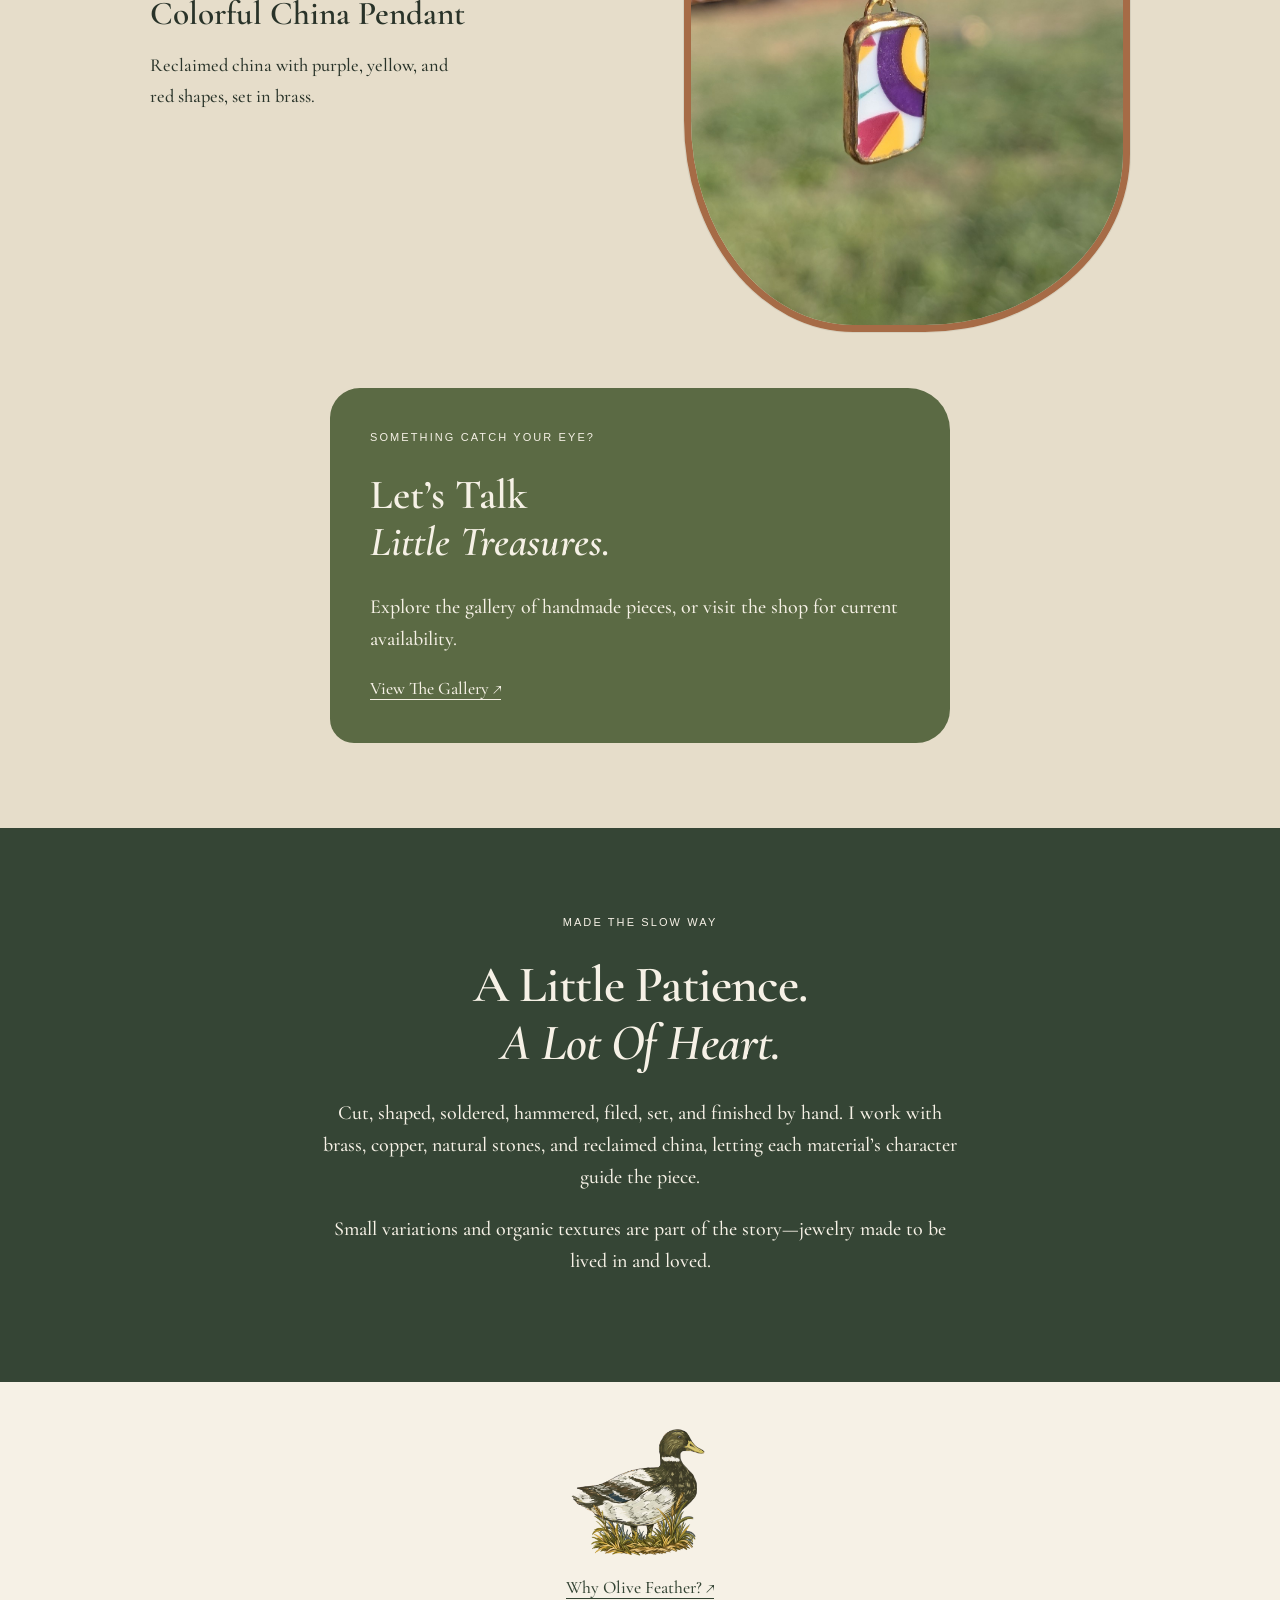
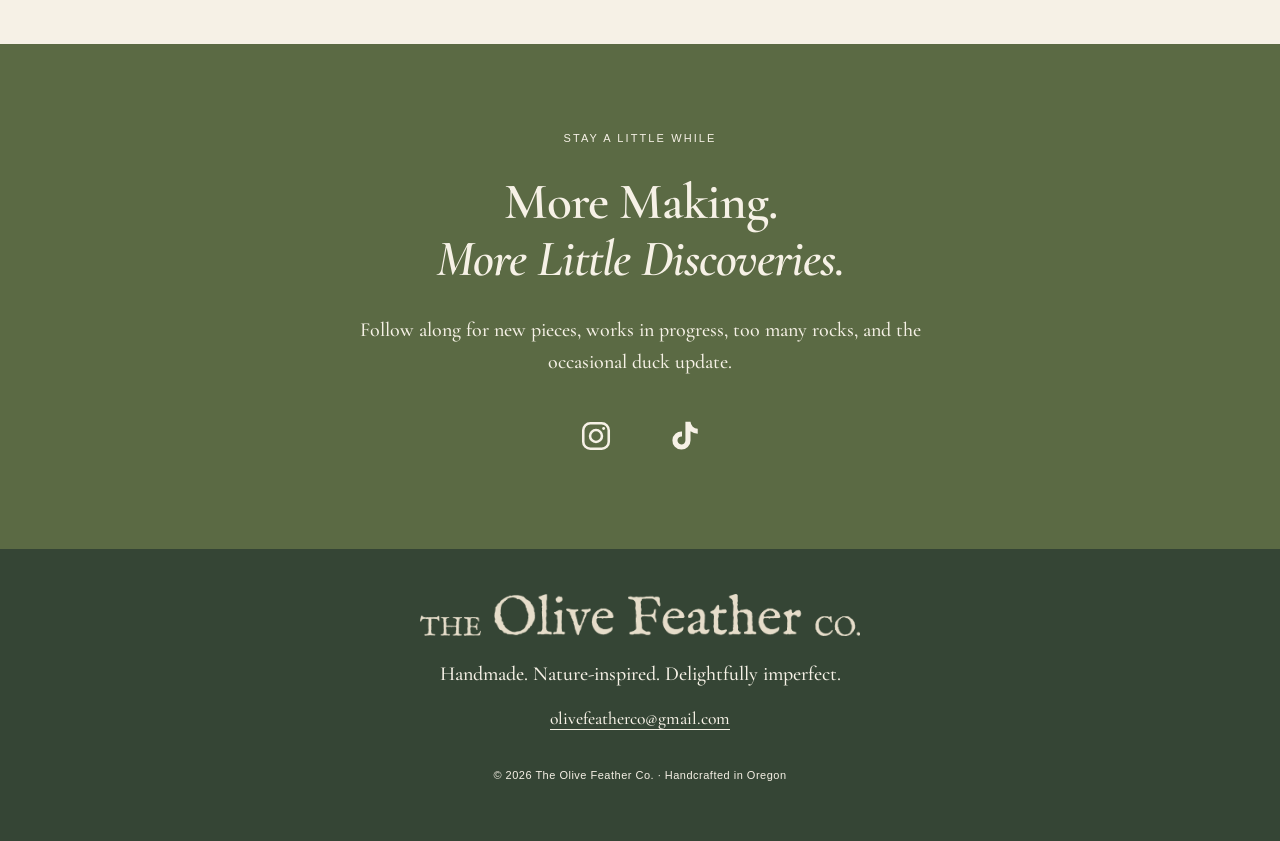
==== commit 0f212736: "Give supplied Lightning duck homes on homepage and My Story" ====
--- a/index.html
+++ b/index.html
@@ -5,7 +5,7 @@
 <meta name="description" content="One-of-a-kind jewelry handcrafted in Oregon by Jacquline. Discover natural stones, reclaimed china, warm brass, and delightfully imperfect details.">
 <meta name="theme-color" content="#354535">
 <title>The Olive Feather Co. | Handcrafted jewelry in Oregon</title>
-<link rel="stylesheet" href="styles.css?v=20261015-wordmarks">
+<link rel="stylesheet" href="styles.css?v=20261016-lightning">
 <link rel="preconnect" href="https://fonts.googleapis.com"><link rel="preconnect" href="https://fonts.gstatic.com" crossorigin><link rel="stylesheet" href="https://fonts.googleapis.com/css2?family=Cormorant+Garamond:ital,wght@0,500;0,600;1,500;1,600&amp;family=IM+Fell+English:ital@0;1&amp;display=swap"><link rel="stylesheet" href="typography.css?v=20261015-font-trial"></head>
 <body>
 <a class="skip" href="#main">Skip to main content</a>
@@ -24,6 +24,7 @@
 <section class="process"><p class="eyebrow">Made the slow way</p><h2>A Little Patience.<br><em>A Lot Of Heart.</em></h2><p>Cut, shaped, soldered, hammered, filed, set, and finished by hand. I work with brass, copper, natural stones, and reclaimed china, letting each material’s character guide the piece.</p><p>Small variations and organic textures are part of the story—jewelry made to be lived in and loved.</p></section>
 
 
+<aside class="duck-visit" aria-label="The story behind Olive Feather"><a href="story.html" aria-label="Meet Lightning and read the story behind Olive Feather"><img src="images/lightning-duck.png" alt="Lightning, the Olive Feather duck, standing in a tuft of grass." width="501" height="501" loading="lazy"></a><a class="text-link" href="story.html">Why Olive Feather? <span aria-hidden="true">↗</span></a></aside>
 <section id="contact" class="contact"><p class="eyebrow">Stay a little while</p><h2>More Making.<br><em>More Little Discoveries.</em></h2><p>Follow along for new pieces, works in progress, too many rocks, and the occasional duck update.</p><div class="contact-links">
 <a href="https://www.instagram.com/theolivefeatherco/" target="_blank" rel="noopener noreferrer" aria-label="The Olive Feather Co. on Instagram">
 <svg viewBox="0 0 24 24" fill="none" stroke="currentColor" stroke-width="1.8" aria-hidden="true"><rect x="3" y="3" width="18" height="18" rx="5"/><circle cx="12" cy="12" r="4.2"/><circle cx="17.4" cy="6.7" r="1" fill="currentColor" stroke="none"/></svg></a>
--- a/styles.css
+++ b/styles.css
@@ -55,3 +55,6 @@
 
 /* Supplied Olive Feather wordmarks, scaled without cropping. */
 .site-header .brand{display:block;flex-shrink:0;width:min(380px,100%);max-width:100%}.brand-wordmark{display:block;width:100%;height:auto;aspect-ratio:auto}.footer-brand{display:block;width:min(440px,100%);margin:0 auto 22px}.footer-wordmark{display:block;width:100%;height:auto;aspect-ratio:auto}@media(max-width:600px){.site-header .brand{width:min(340px,100%)}.footer-brand{width:min(340px,100%)}}
+
+/* The supplied Lightning illustration has two quiet homes. */
+.duck-visit{display:flex;flex-direction:column;align-items:center;gap:14px;padding:38px 6% 42px;background:var(--cream);color:var(--forest);text-align:center}.duck-visit>a:first-child{display:block;width:140px;max-width:100%}.duck-visit img{display:block;width:100%;height:auto}.brand-story .story-duck{width:210px;height:auto;max-height:none;object-fit:contain}@media(max-width:600px){.duck-visit>a:first-child{width:120px}.brand-story .story-duck{width:180px}}
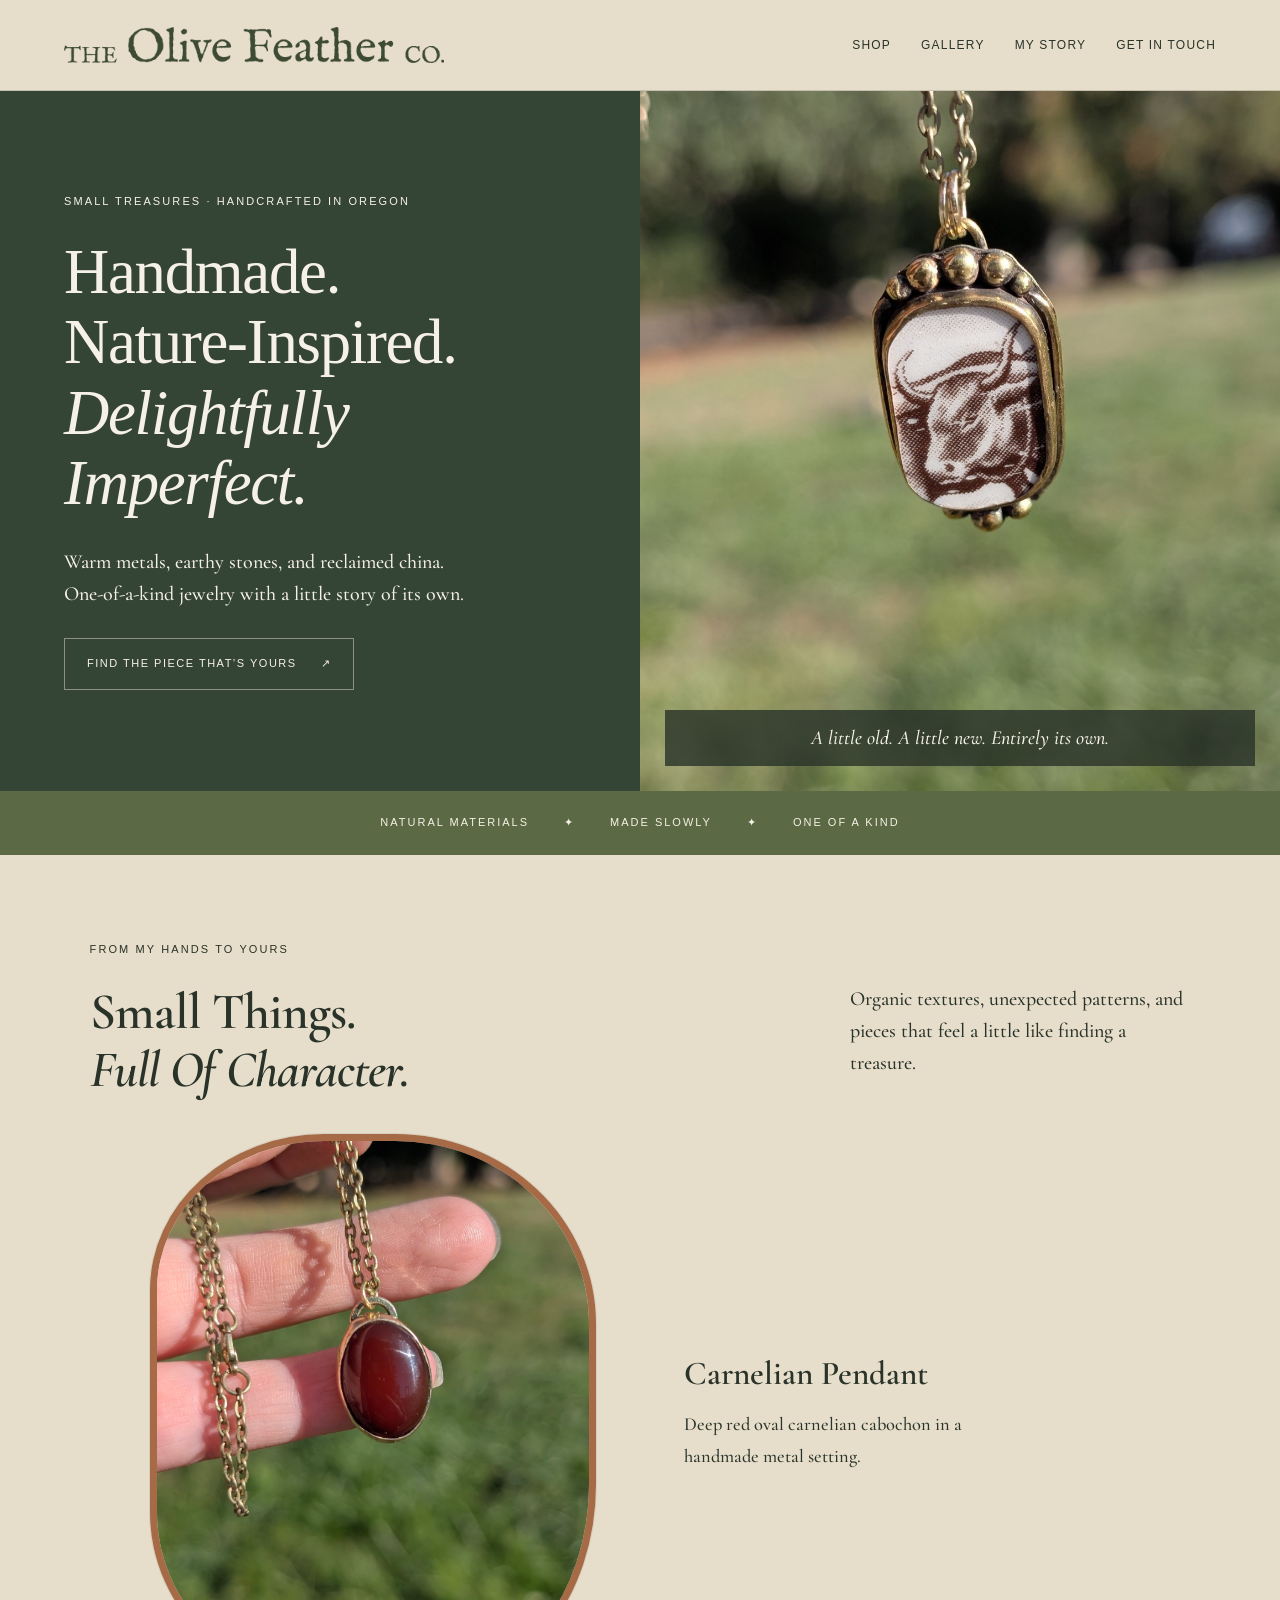
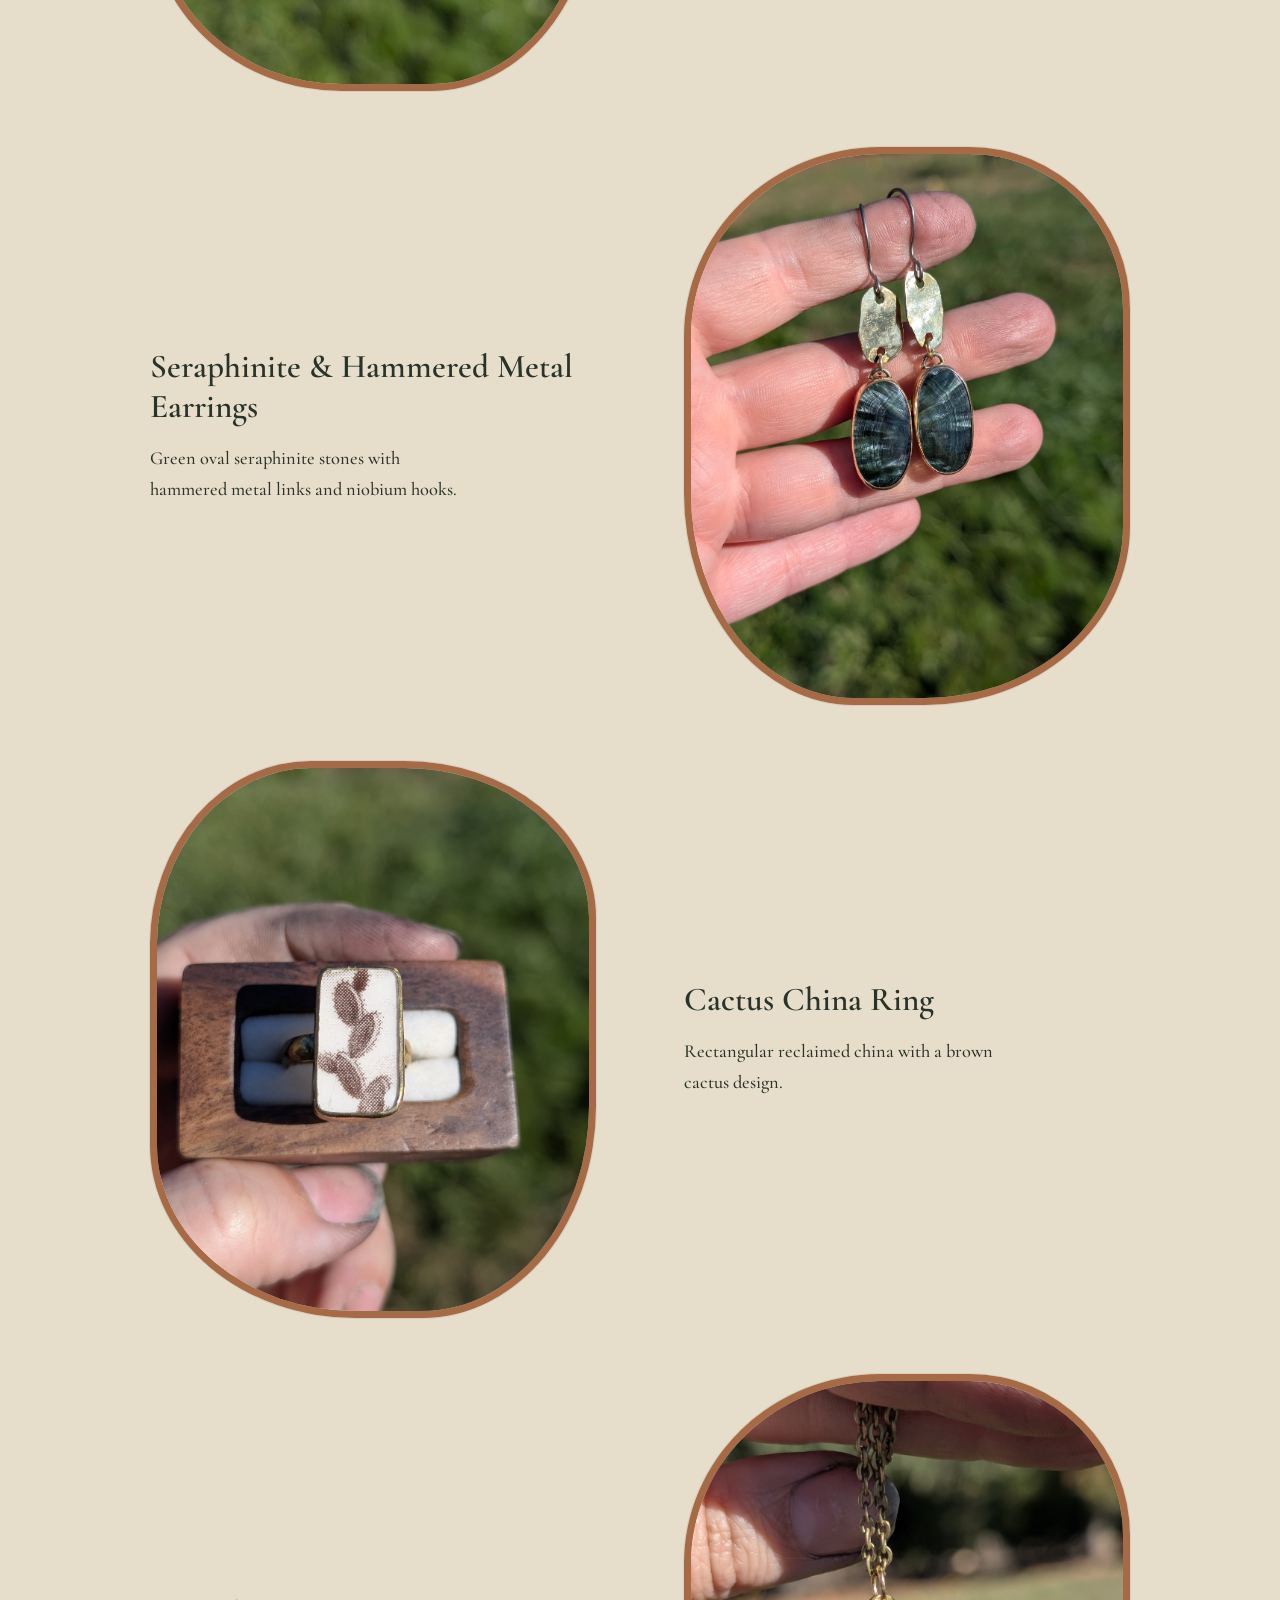
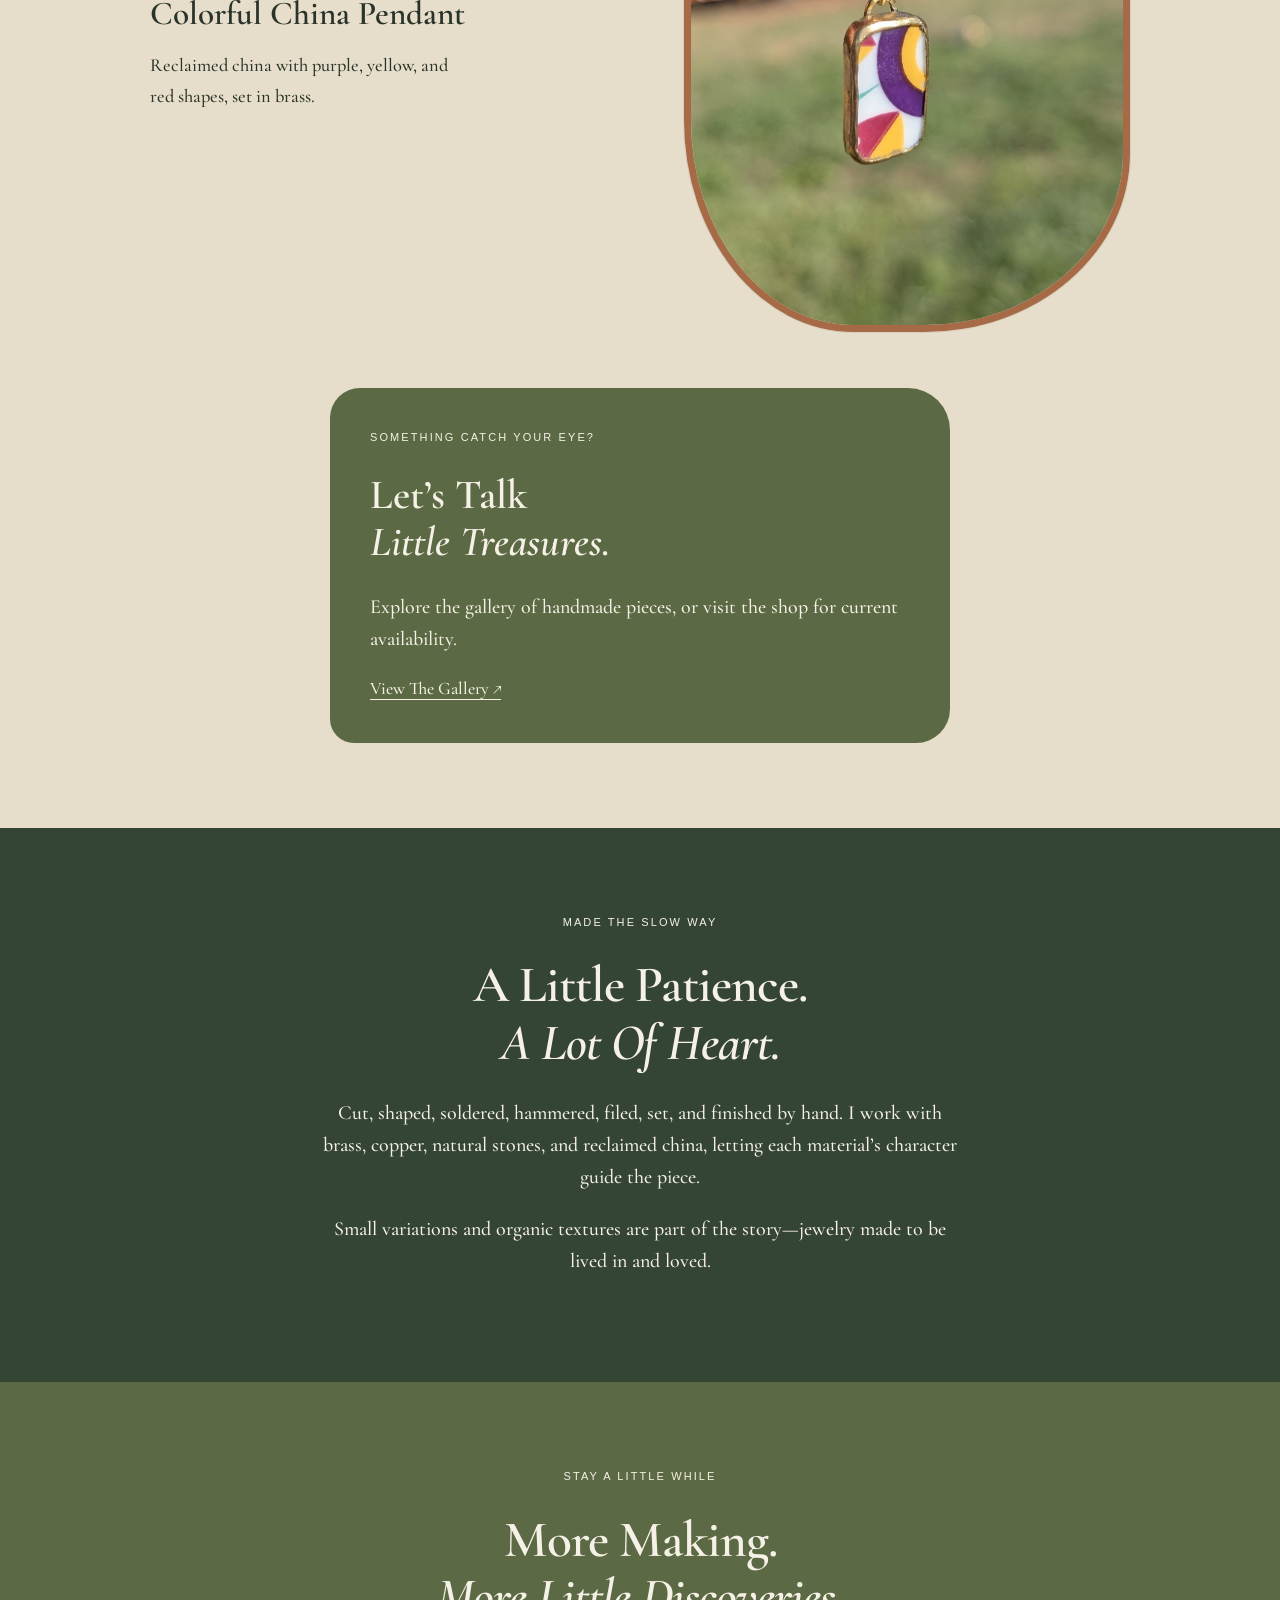
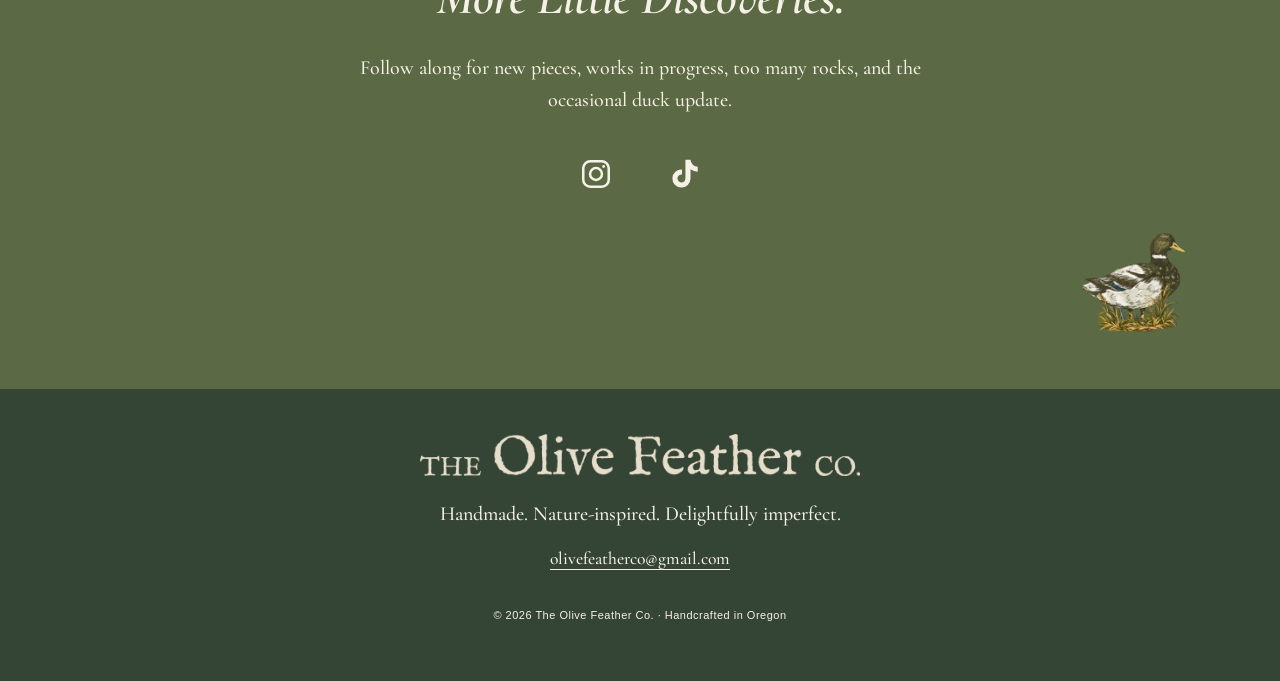
==== commit 525f25c1: "Keep duck decorative and remove temporary album leaf" ====
--- a/index.html
+++ b/index.html
@@ -5,7 +5,7 @@
 <meta name="description" content="One-of-a-kind jewelry handcrafted in Oregon by Jacquline. Discover natural stones, reclaimed china, warm brass, and delightfully imperfect details.">
 <meta name="theme-color" content="#354535">
 <title>The Olive Feather Co. | Handcrafted jewelry in Oregon</title>
-<link rel="stylesheet" href="styles.css?v=20261016-lightning">
+<link rel="stylesheet" href="styles.css?v=20261016-quiet-duck">
 <link rel="preconnect" href="https://fonts.googleapis.com"><link rel="preconnect" href="https://fonts.gstatic.com" crossorigin><link rel="stylesheet" href="https://fonts.googleapis.com/css2?family=Cormorant+Garamond:ital,wght@0,500;0,600;1,500;1,600&amp;family=IM+Fell+English:ital@0;1&amp;display=swap"><link rel="stylesheet" href="typography.css?v=20261015-font-trial"></head>
 <body>
 <a class="skip" href="#main">Skip to main content</a>
@@ -24,13 +24,12 @@
 <section class="process"><p class="eyebrow">Made the slow way</p><h2>A Little Patience.<br><em>A Lot Of Heart.</em></h2><p>Cut, shaped, soldered, hammered, filed, set, and finished by hand. I work with brass, copper, natural stones, and reclaimed china, letting each material’s character guide the piece.</p><p>Small variations and organic textures are part of the story—jewelry made to be lived in and loved.</p></section>
 
 
-<aside class="duck-visit" aria-label="The story behind Olive Feather"><a href="story.html" aria-label="Meet Lightning and read the story behind Olive Feather"><img src="images/lightning-duck.png" alt="Lightning, the Olive Feather duck, standing in a tuft of grass." width="501" height="501" loading="lazy"></a><a class="text-link" href="story.html">Why Olive Feather? <span aria-hidden="true">↗</span></a></aside>
 <section id="contact" class="contact"><p class="eyebrow">Stay a little while</p><h2>More Making.<br><em>More Little Discoveries.</em></h2><p>Follow along for new pieces, works in progress, too many rocks, and the occasional duck update.</p><div class="contact-links">
 <a href="https://www.instagram.com/theolivefeatherco/" target="_blank" rel="noopener noreferrer" aria-label="The Olive Feather Co. on Instagram">
 <svg viewBox="0 0 24 24" fill="none" stroke="currentColor" stroke-width="1.8" aria-hidden="true"><rect x="3" y="3" width="18" height="18" rx="5"/><circle cx="12" cy="12" r="4.2"/><circle cx="17.4" cy="6.7" r="1" fill="currentColor" stroke="none"/></svg></a>
 <a href="https://www.tiktok.com/@theolivefeatherco" target="_blank" rel="noopener noreferrer" aria-label="The Olive Feather Co. on TikTok">
 <svg viewBox="0 0 24 24" fill="currentColor" aria-hidden="true"><path d="M16.6 2H13v13.2a2.8 2.8 0 1 1-2.4-2.8V8.8a6.4 6.4 0 1 0 6 6.4V8.7a8.7 8.7 0 0 0 5.1 1.7V6.8A5.1 5.1 0 0 1 16.6 2Z"/></svg></a>
-</div></section>
+</div><img class="homepage-duck" src="images/lightning-duck.png" width="501" height="501" alt="" aria-hidden="true" loading="lazy"></section>
 </main>
 <footer><a class="footer-brand" href="#"><img class="footer-wordmark" src="images/wordmark-cream.png" alt="The Olive Feather Co." width="2048" height="195" loading="lazy"></a><p>Handmade. Nature-inspired. Delightfully imperfect.</p><a href="mailto:olivefeatherco@gmail.com">olivefeatherco@gmail.com</a><p class="copyright">© 2026 The Olive Feather Co. · Handcrafted in Oregon</p></footer>
 <!-- Cloudflare Web Analytics --><script type='module' src='https://static.cloudflareinsights.com/beacon.min.js' data-cf-beacon='{"token": "e439f3d242d546c09e3ed19f95e66445"}'></script><!-- End Cloudflare Web Analytics -->
--- a/styles.css
+++ b/styles.css
@@ -58,3 +58,6 @@
 
 /* The supplied Lightning illustration has two quiet homes. */
 .duck-visit{display:flex;flex-direction:column;align-items:center;gap:14px;padding:38px 6% 42px;background:var(--cream);color:var(--forest);text-align:center}.duck-visit>a:first-child{display:block;width:140px;max-width:100%}.duck-visit img{display:block;width:100%;height:auto}.brand-story .story-duck{width:210px;height:auto;max-height:none;object-fit:contain}@media(max-width:600px){.duck-visit>a:first-child{width:120px}.brand-story .story-duck{width:180px}}
+
+/* Lightning quietly occupies the social section corner, without a link. */
+.homepage-duck{display:block;width:110px;height:auto;max-width:100%;margin:24px 0 -32px auto;pointer-events:none;user-select:none}@media(max-width:600px){.homepage-duck{width:90px;margin-top:20px;margin-bottom:-20px}}
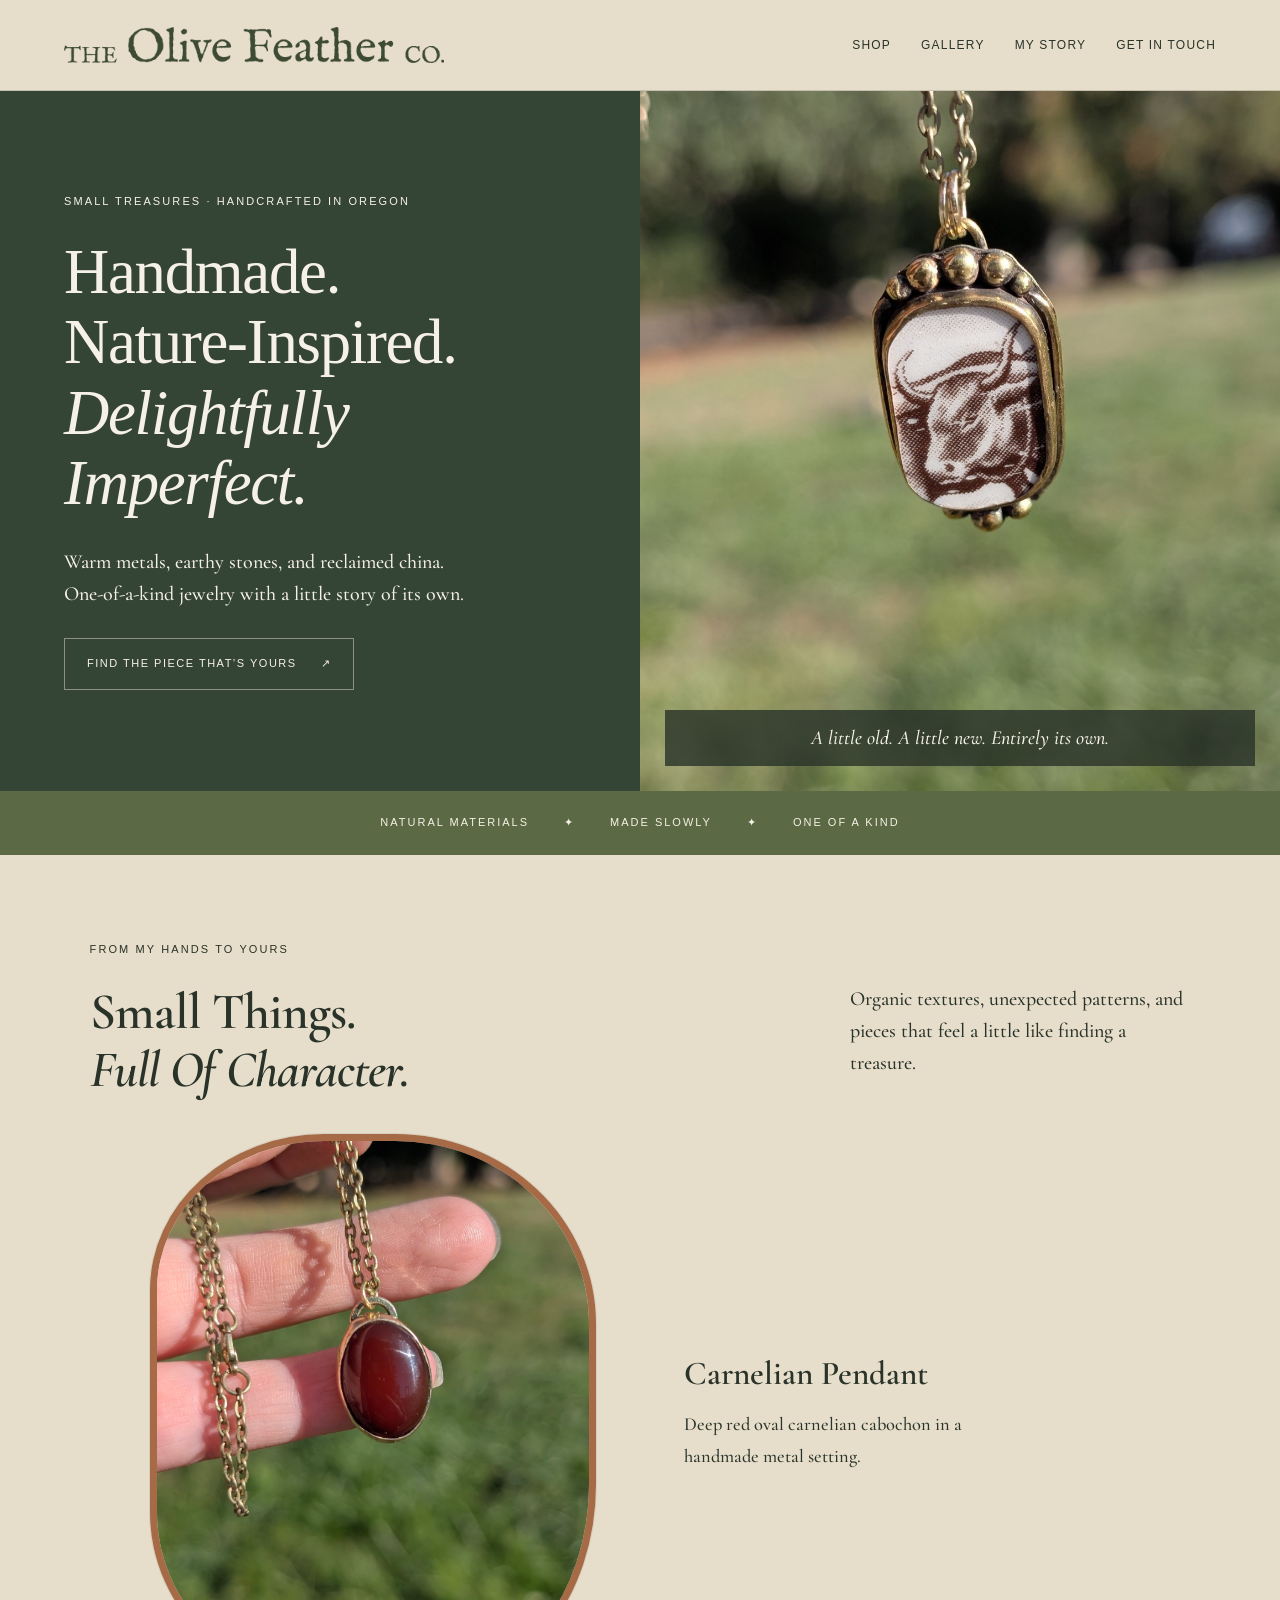
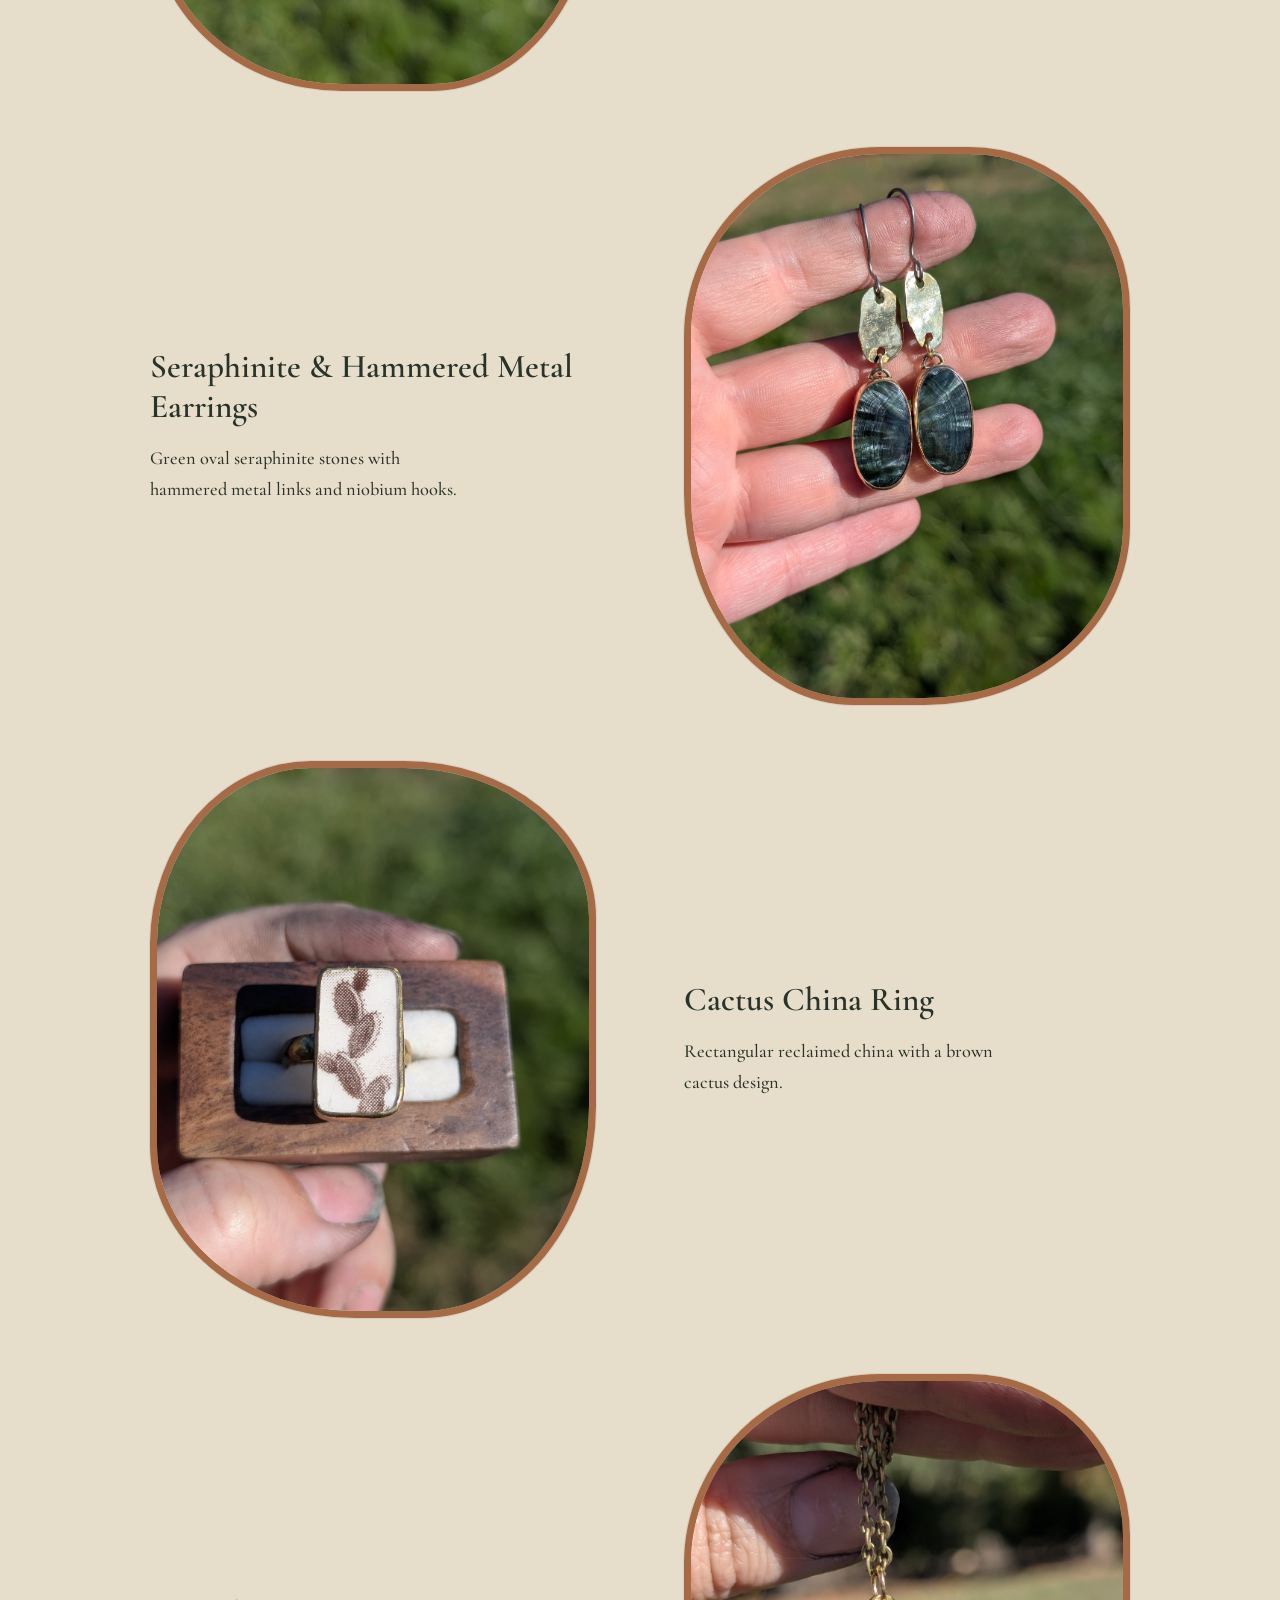
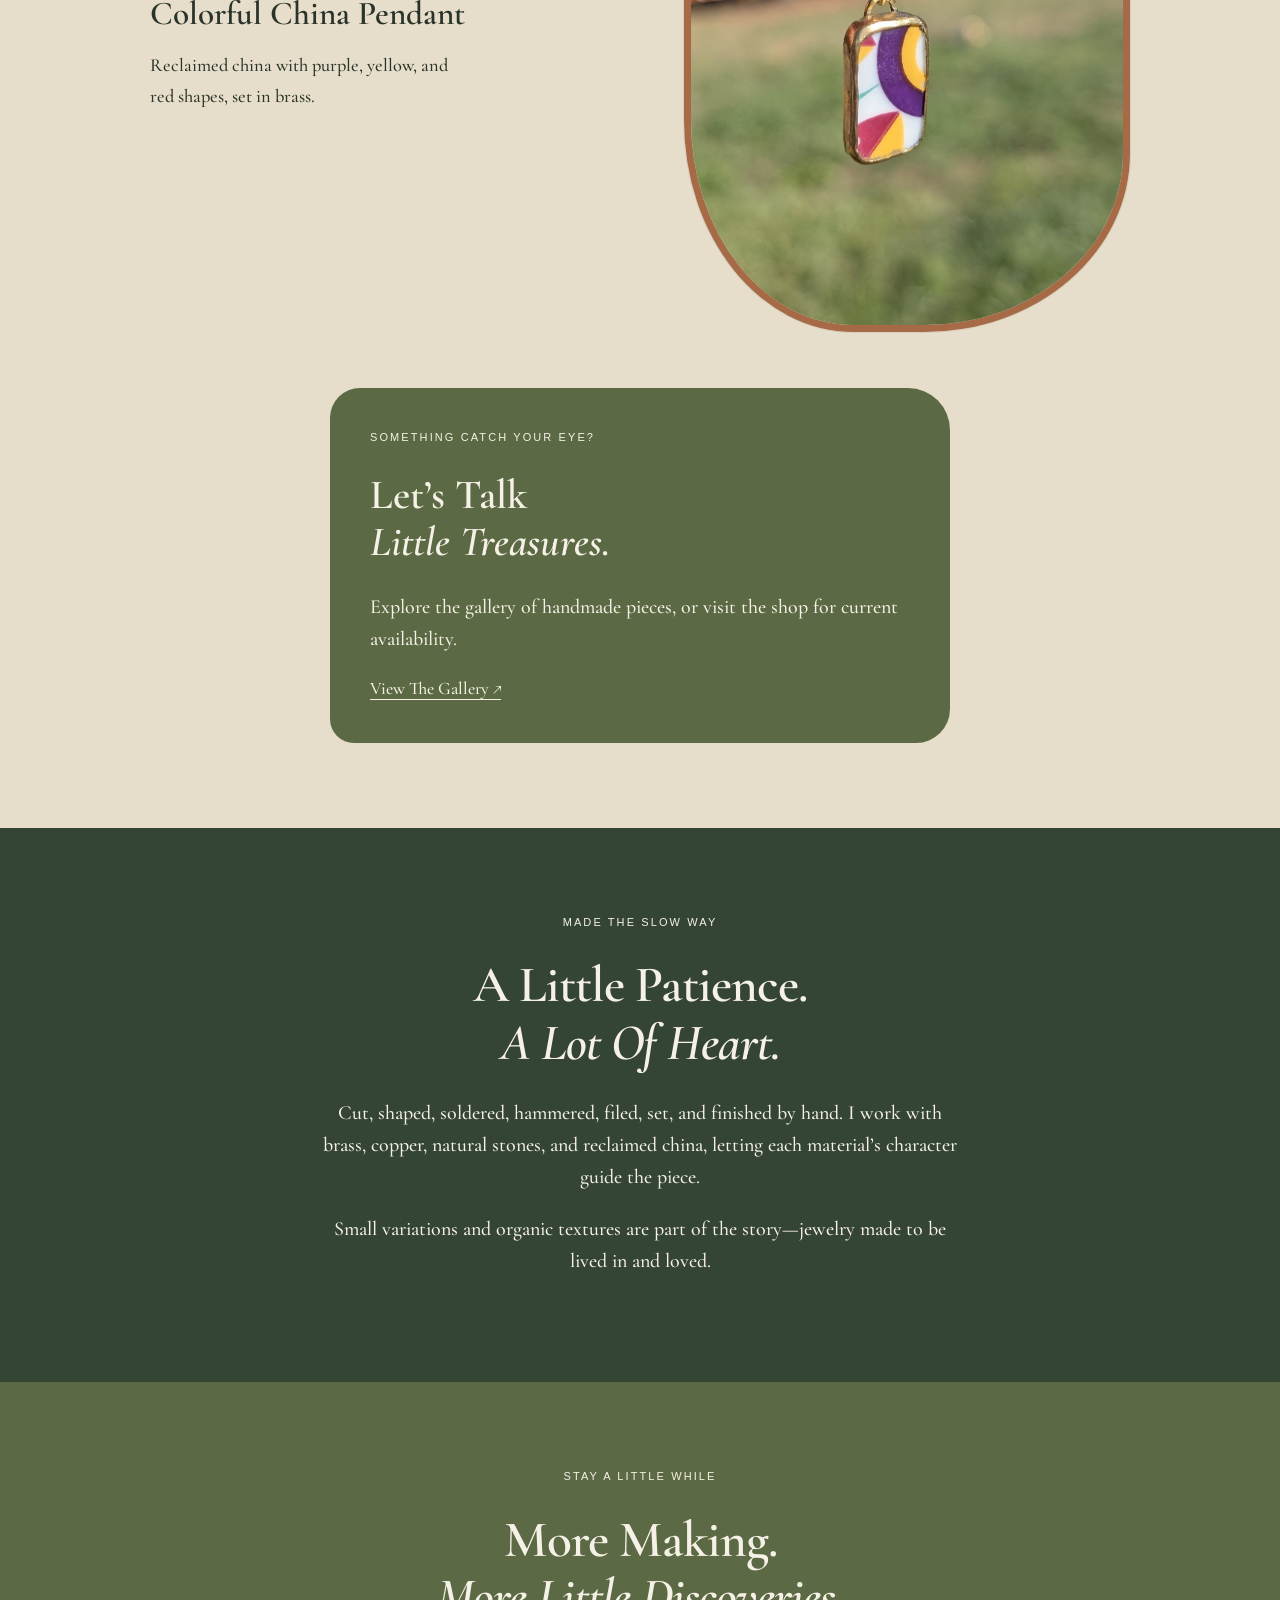
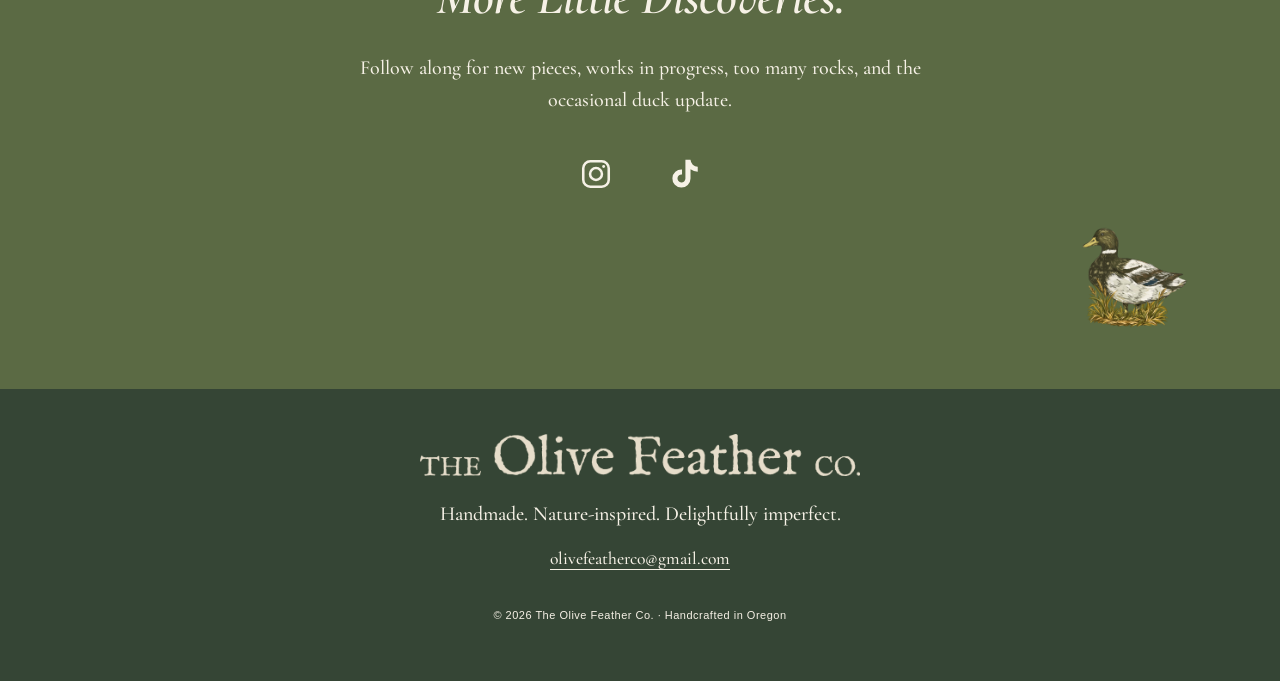
==== commit 7039a830: "Replace Lightning duck artwork with sharper supplied asset; preserve display sizes" ====
--- a/index.html
+++ b/index.html
@@ -29,7 +29,7 @@
 <svg viewBox="0 0 24 24" fill="none" stroke="currentColor" stroke-width="1.8" aria-hidden="true"><rect x="3" y="3" width="18" height="18" rx="5"/><circle cx="12" cy="12" r="4.2"/><circle cx="17.4" cy="6.7" r="1" fill="currentColor" stroke="none"/></svg></a>
 <a href="https://www.tiktok.com/@theolivefeatherco" target="_blank" rel="noopener noreferrer" aria-label="The Olive Feather Co. on TikTok">
 <svg viewBox="0 0 24 24" fill="currentColor" aria-hidden="true"><path d="M16.6 2H13v13.2a2.8 2.8 0 1 1-2.4-2.8V8.8a6.4 6.4 0 1 0 6 6.4V8.7a8.7 8.7 0 0 0 5.1 1.7V6.8A5.1 5.1 0 0 1 16.6 2Z"/></svg></a>
-</div><img class="homepage-duck" src="images/lightning-duck.png" width="501" height="501" alt="" aria-hidden="true" loading="lazy"></section>
+</div><img class="homepage-duck" src="images/lightning-duck-2048.webp" width="2048" height="2048" alt="" aria-hidden="true" loading="lazy"></section>
 </main>
 <footer><a class="footer-brand" href="#"><img class="footer-wordmark" src="images/wordmark-cream.png" alt="The Olive Feather Co." width="2048" height="195" loading="lazy"></a><p>Handmade. Nature-inspired. Delightfully imperfect.</p><a href="mailto:olivefeatherco@gmail.com">olivefeatherco@gmail.com</a><p class="copyright">© 2026 The Olive Feather Co. · Handcrafted in Oregon</p></footer>
 <!-- Cloudflare Web Analytics --><script type='module' src='https://static.cloudflareinsights.com/beacon.min.js' data-cf-beacon='{"token": "e439f3d242d546c09e3ed19f95e66445"}'></script><!-- End Cloudflare Web Analytics -->
